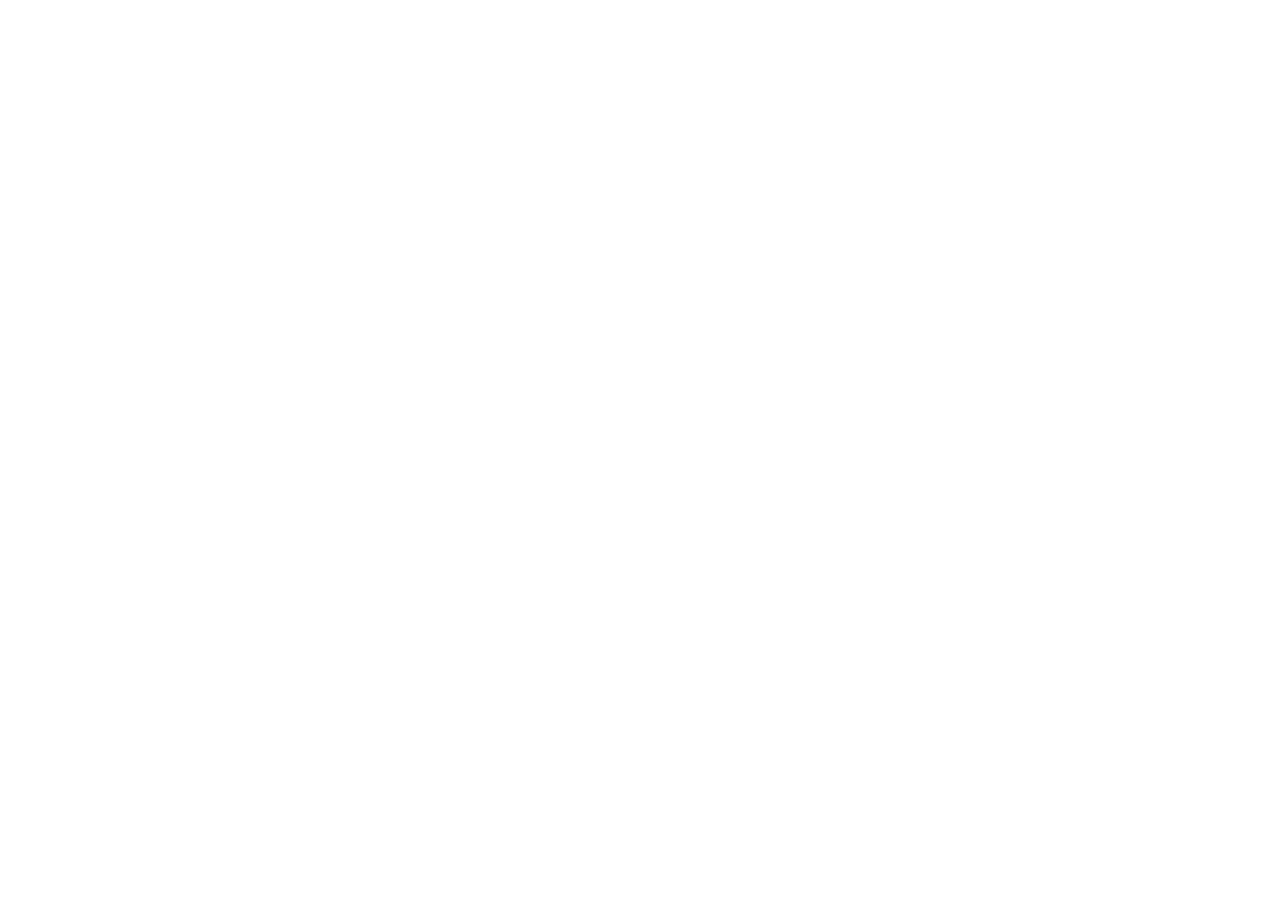
==== index.html @ c54e4ae1 "v1. 프로젝트시작" ====
<!DOCTYPE html>
<html lang="en">

<head>
    <meta charset="UTF-8">
    <meta name="viewport" content="width=device-width, initial-scale=1.0">
    <title>Document</title>
</head>

<body>

</body>

</html>
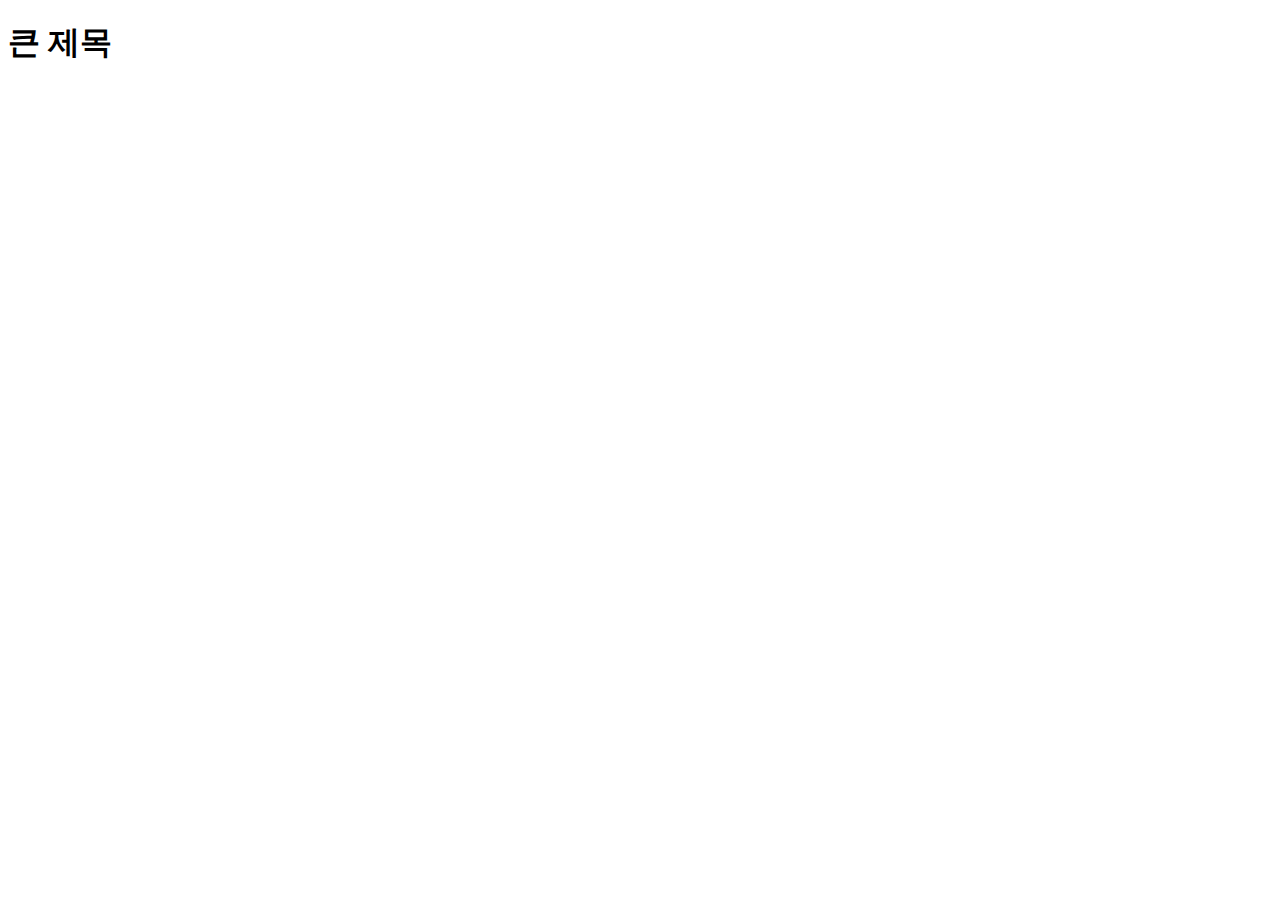
==== commit 698fa2c8: "v2. 큰제목 추가" ====
--- a/index.html
+++ b/index.html
@@ -9,6 +9,8 @@
 
 <body>
 
+    <h1>큰 제목</h1>
+
 </body>
 
 </html>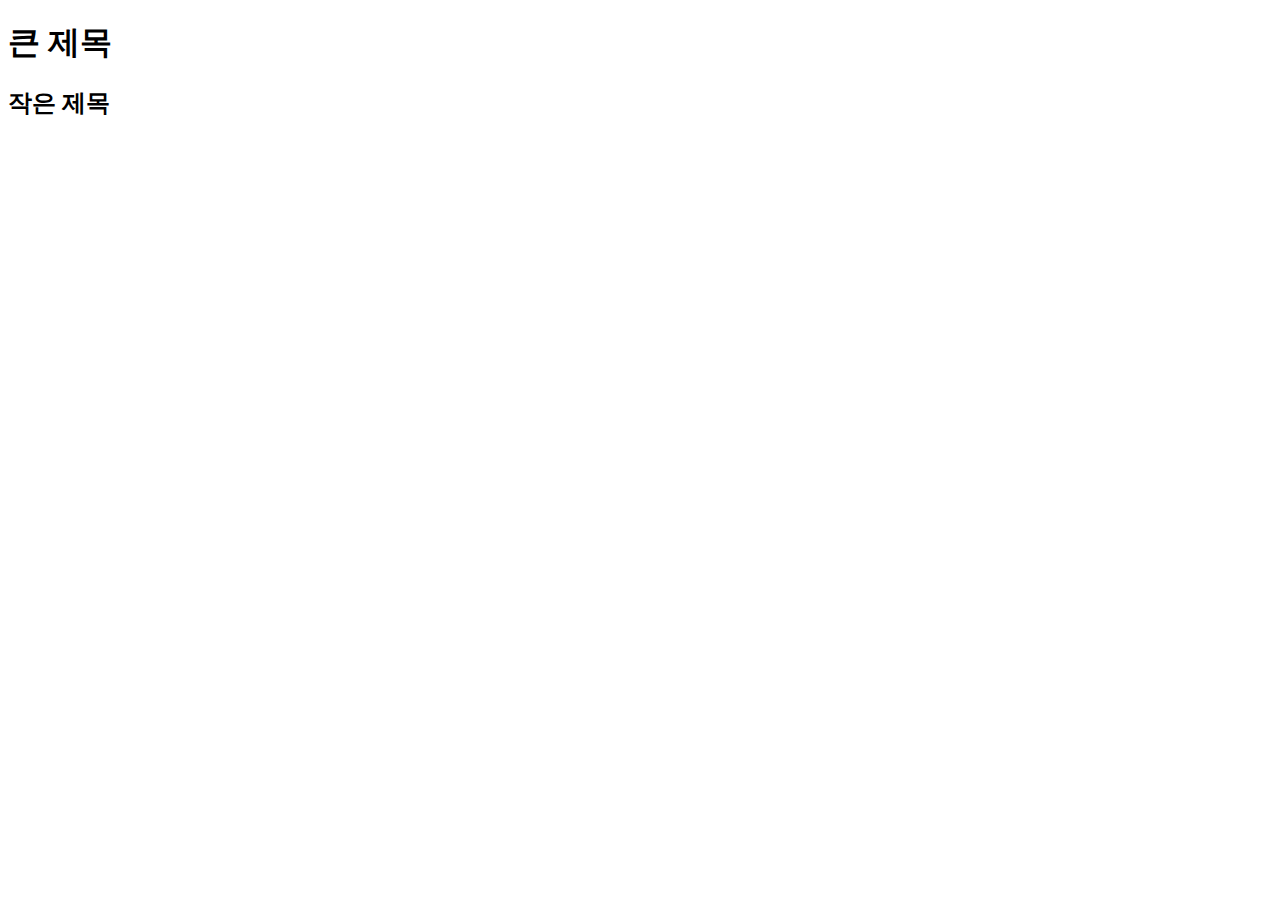
==== commit 37744d43: "v3. 작은제목추가" ====
--- a/index.html
+++ b/index.html
@@ -10,6 +10,7 @@
 <body>
 
     <h1>큰 제목</h1>
+    <h2>작은 제목</h2>
 
 </body>
 
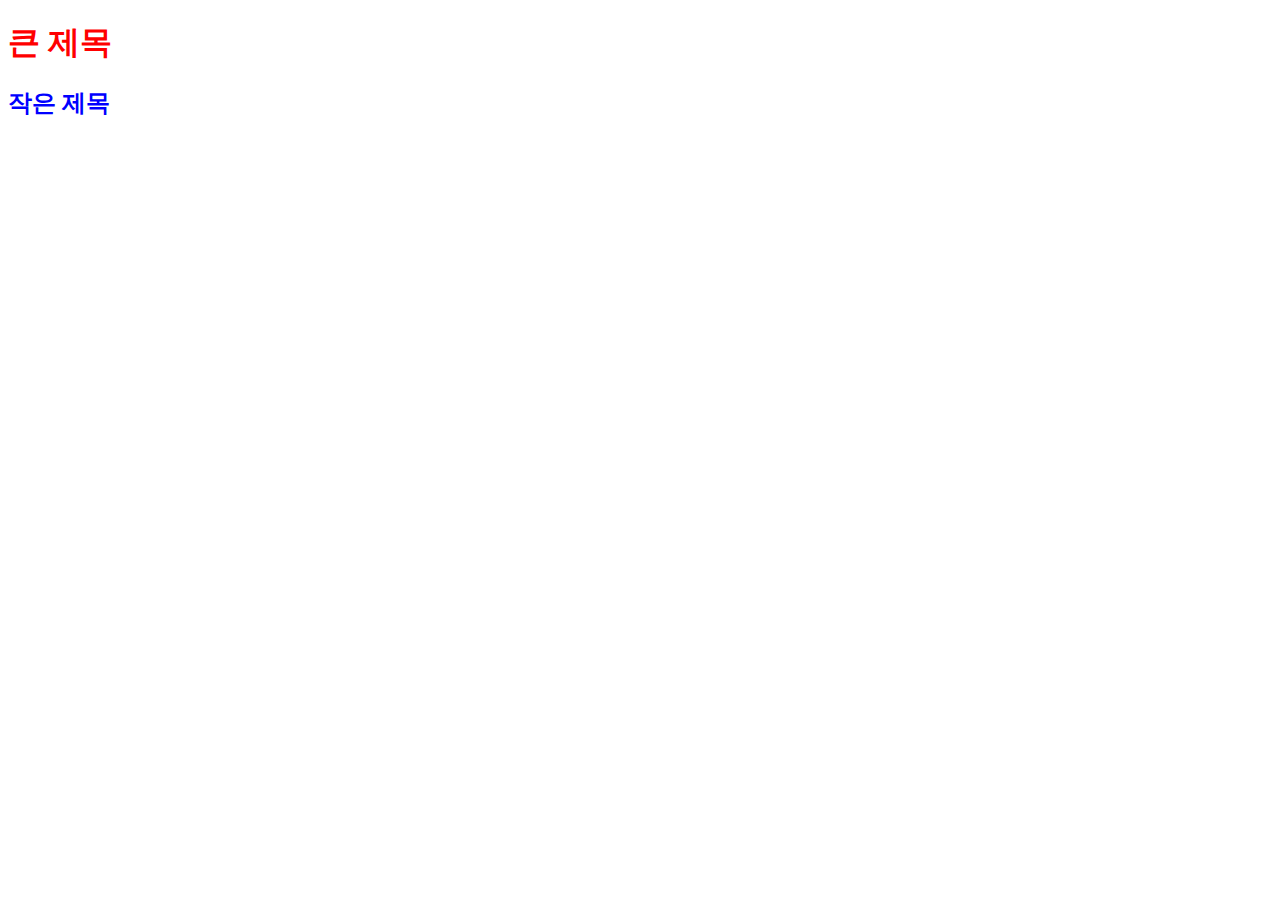
==== commit 7b43275d: "스타일파일추가" ====
--- a/index.html
+++ b/index.html
@@ -5,6 +5,7 @@
     <meta charset="UTF-8">
     <meta name="viewport" content="width=device-width, initial-scale=1.0">
     <title>Document</title>
+    <link rel="stylesheet" href="style.css">
 </head>
 
 <body>
--- a/style.css
+++ b/style.css
@@ -0,0 +1,8 @@
+@charset "utf-8";
+
+h1 {
+  color: red;
+}
+h2 {
+  color: blue;
+}
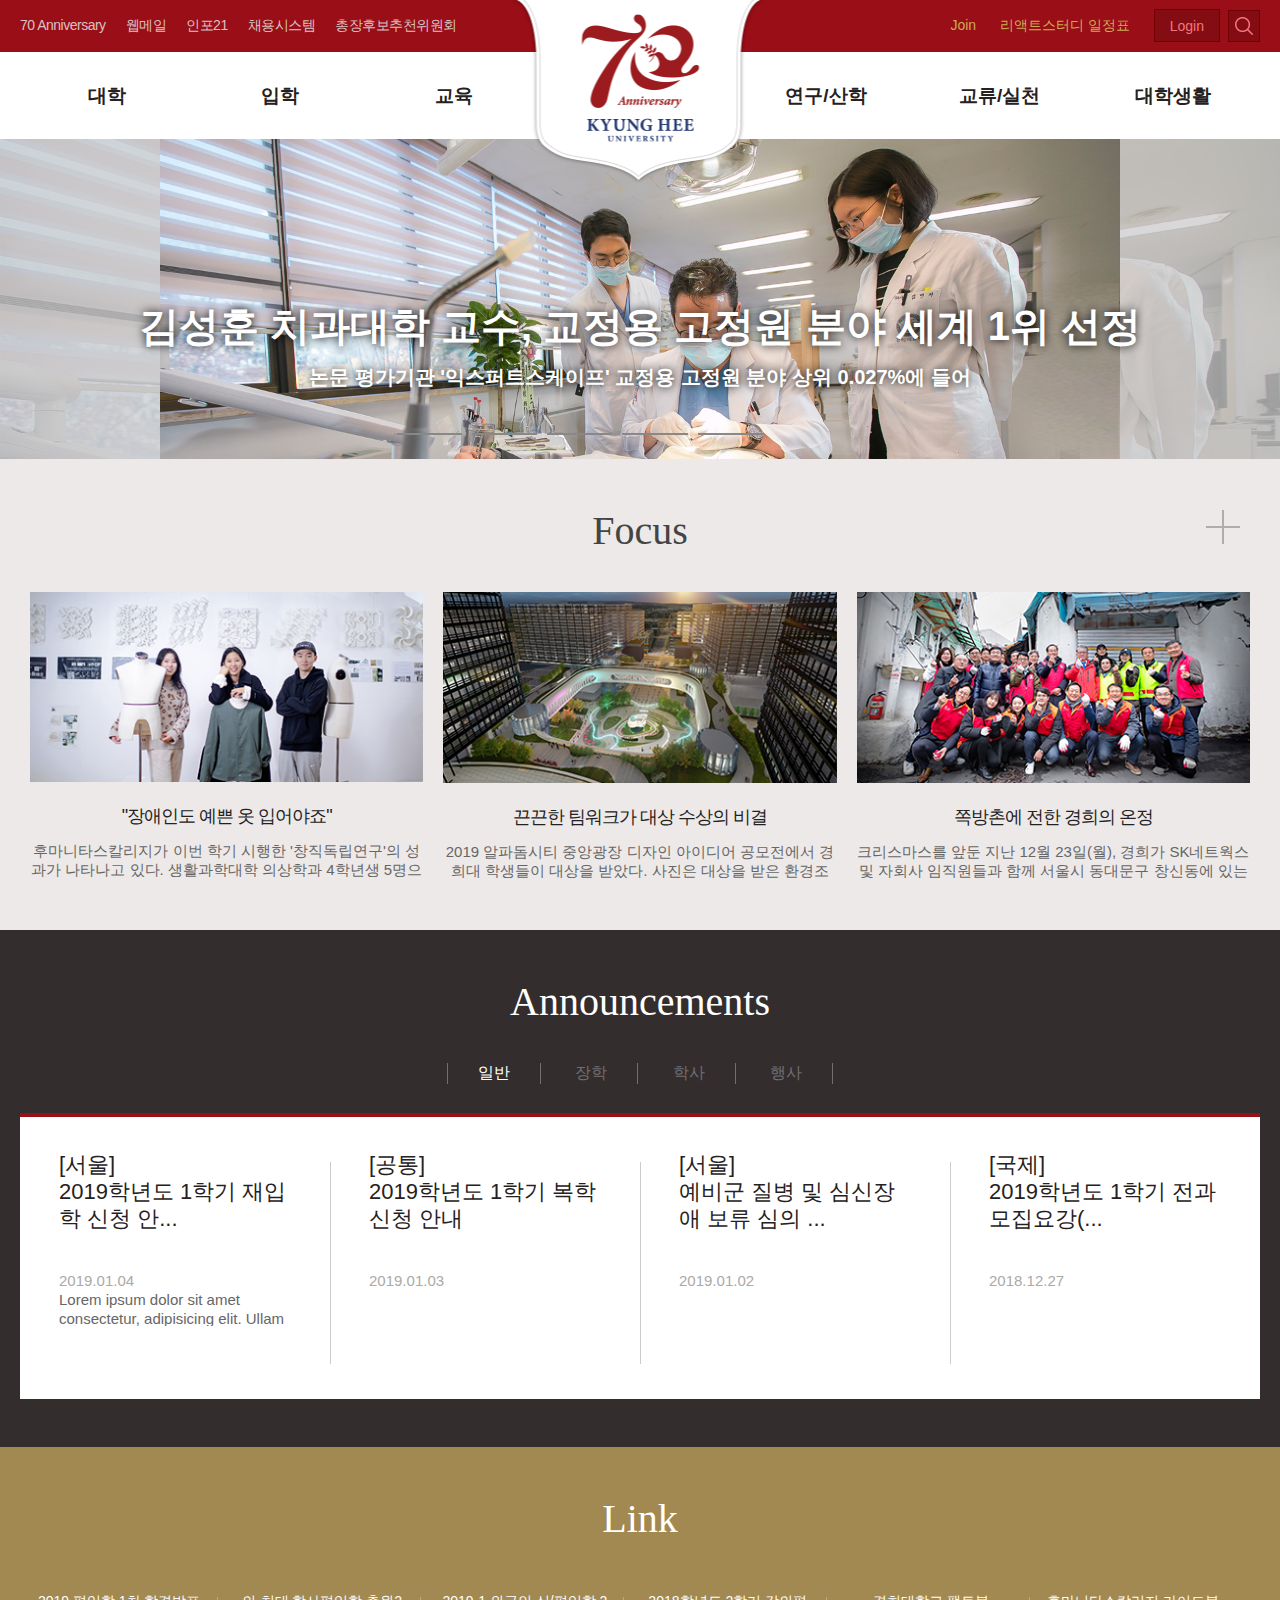
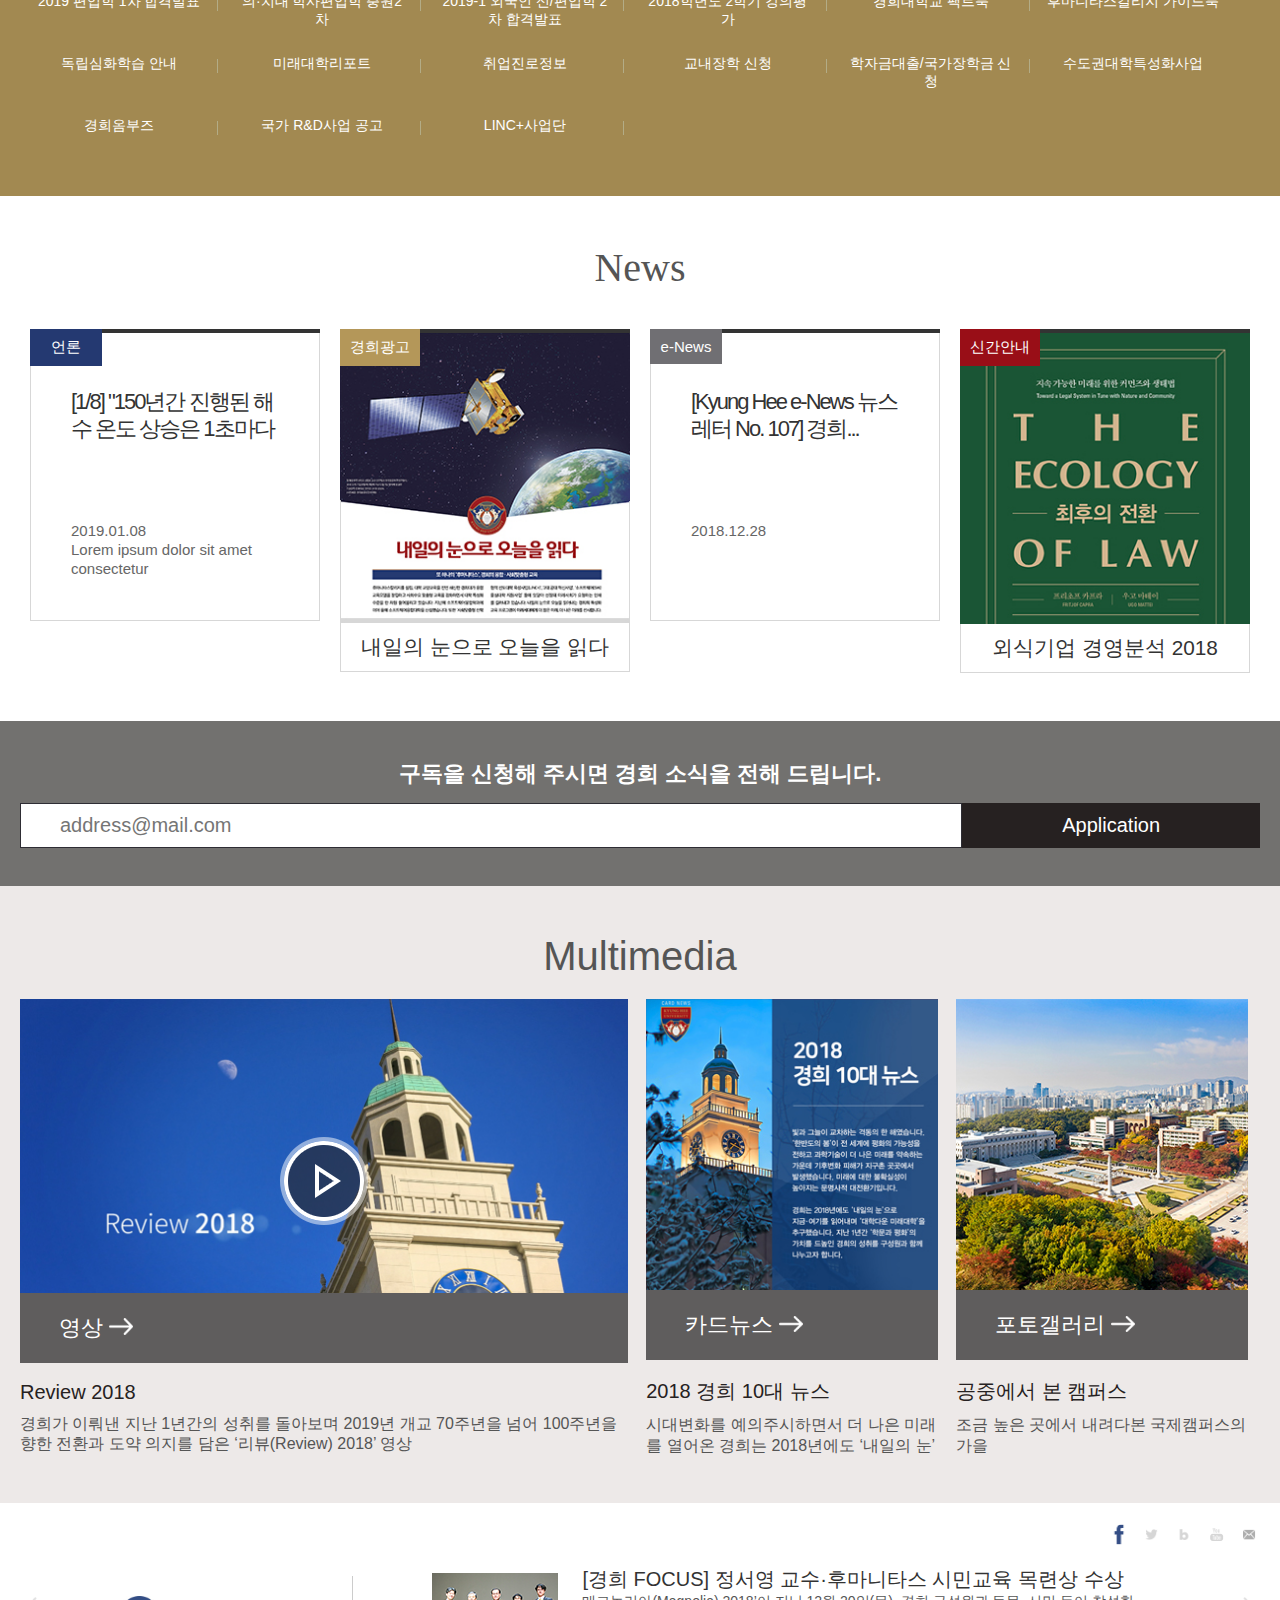
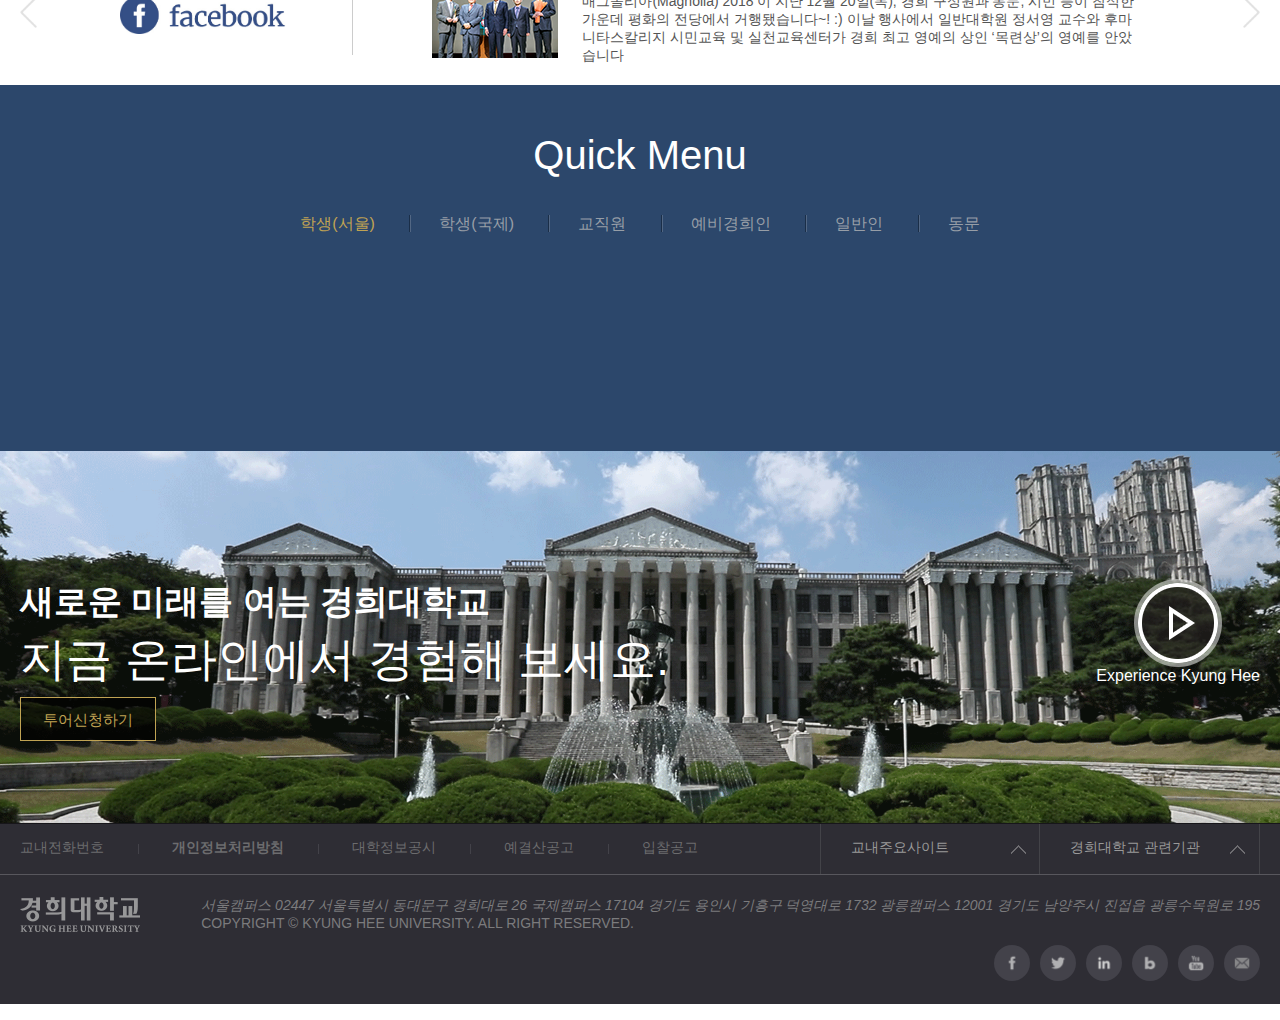
==== commit 9e7c4650: "경희대 프로젝트 이동" ====
--- a/index.html
+++ b/index.html
@@ -1,17 +1,1175 @@
 <!DOCTYPE html>
-<html lang="en">
+<html lang="ko">
 
 <head>
     <meta charset="UTF-8">
     <meta name="viewport" content="width=device-width, initial-scale=1.0">
-    <title>Document</title>
-    <link rel="stylesheet" href="style.css">
+    <meta http-equiv="X-UA-Compatible" content="ie=edge">
+
+    <meta property="og:url" content="http://thebu.cafe24.com/khu0210/">
+    <meta property="og:image" content="images/fab.png">
+    <meta property="og:type" content="website">
+    <meta property="og:site_name" content="김은영사이트">
+    <meta property="og:locale" content="ko">
+    <meta property="og:title" content="김은영" />
+    <meta property="og:description" content="김은영엽니다." />
+
+    <title>경희대학교</title>
+    <link rel="shortcut icon" href="images/favicon.ico">
+    <link rel="apple-touch-icon" href="https://cdn.samsung.com/etc/designs/smg/global/imgs/logo-square-letter.png">
+    <link rel="stylesheet" href="css/reset.css">
+    <link rel="stylesheet" href="https://use.fontawesome.com/releases/v5.7.0/css/all.css">
+    <link rel="stylesheet" href="css/slick.css">
+    <link rel="stylesheet" href="css/animate.css">
+    <link rel="stylesheet" href="css/common.css">
+    <link rel="stylesheet" href="css/main.css">
+
+
+
+    <script src="js/jquery-1.12.4.min.js"></script>
+    <script src="js/jquery-migrate-1.4.1.min.js"></script>
+    <!--[if lt IE 9]>
+         <script src="js/html5shiv.js"></script>
+    <![endif]-->
+    <script src="js/prefixfree.min.js"></script>
+    <script src="js/slick.min.js"></script>
+    <script src="js/jquery.easing.1.3.js"></script>
+    <script src="js/myscript.js"></script>
 </head>
 
 <body>
 
-    <h1>큰 제목</h1>
-    <h2>작은 제목</h2>
+    <div id="commHeader"></div>
+
+    <section class="mainSlideW">
+        <div class="mainSlide">
+            <div class="slide01 sbox">
+                <img src="images/slideImg01.jpg" alt="">
+                <a href="#">
+                    <strong class="slideTit">김성훈 치과대학 교수, 교정용 고정원 분야 세계 1위 선정</strong>
+                    <p class="slideTxt">논문 평가기관 '익스퍼트스케이프' 교정용 고정원 분야 상위 0.027%에 들어</p>
+                </a>
+            </div>
+            <div class="slide02 sbox">
+                <img src="images/slideImg02.jpg" alt="">
+                <a href="#">
+                    <strong class="slideTit">"끌어주고, 밀어주고"··· 선후배 화합해 대상 거머쥐어</strong>
+                    <p class="slideTxt">'REWIND 길음'팀, 보행가로환경 디자인 학생 아이디어 공모전에서 대상 수상</p>
+                </a>
+            </div>
+            <div class="slide03 sbox">
+                <img src="images/slideImg03.jpg" alt="">
+                <a href="#">
+                    <strong class="slideTit">이승룡 교수 연구팀, 'AI 닥터' 말레이시아 수출</strong>
+                    <p class="slideTxt">AI 닥터 서비스 플랫폼 프로토타입 개발··· 말레이시아 내년 말 상용화</p>
+                </a>
+            </div>
+            <div class="slide04 sbox">
+                <img src="images/slideImg04.jpg" alt="">
+                <a href="#">
+                    <strong class="slideTit">"장애인콜택시 대기 시간 단축, 사람과 사람 사이 더 가깝게"</strong>
+                    <p class="slideTxt">경영학과 4명, 행안부 주최 '2019 빅데이터 분석 공모전' 대상 수상 </p>
+                </a>
+            </div>
+            <div class="slide05 sbox">
+                <img src="images/slideImg05.jpg" alt="">
+                <a href="#" target="_blank">
+                    <strong class="slideTit">한 팀 이룬 기계공학과 17학번, '2019 테크톤 플러스'에서 최우수상 수상</strong>
+                    <p class="slideTxt">대부분 처음 나선 대회··· 서로 격려·의지하고 팀워크 다지며 좋은 성과</p>
+                </a>
+            </div>
+        </div>
+        <button type="button" class="papl"><span class="blind">멈춤</span><i class="fas fa-pause"></i></button>
+    </section>
+
+    <section class="mainSec01">
+        <div class="row">
+            <h2 class="mainTit01 fontMer">Focus<a href="#" class="btnMore">더보기</a></h2>
+            <ul class="mainList01 cf">
+                <li>
+                    <a href="#">
+                        <div class="listImgW">
+                            <img src="images/focus01.jpg" alt="">
+                        </div>
+                        <strong>"장애인도 예쁜 옷 입어야죠"</strong>
+                        <p class="txtW">
+                            후마니타스칼리지가 이번 학기 시행한 '창직독립연구'의 성과가 나타나고 있다. 생활과학대학 의상학과 4학년생 5명으로 구성된 '어셈블(ASSEMBLE)'은 '2019
+                            청년취업아카데이 창직어워드'에 나가 고용노동부 장관상을 수상했다. 사진은 이정은, 김시내(16학번), 정재웅(14학번) 학생.(사진 왼쪽부터)</p>
+                    </a>
+                </li>
+                <li>
+                    <a href="#">
+                        <div class="listImgW">
+                            <img src="images/focus02.jpg" alt="">
+                        </div>
+                        <strong>끈끈한 팀워크가 대상 수상의 비결</strong>
+                        <p class="txtW">2019 알파돔시티 중앙광장 디자인 아이디어 공모전에서 경희대 학생들이 대상을 받았다. 사진은 대상을 받은 환경조경디자인학과 김소희(15학번),
+                            김준택, 이주현(이하 16학번) 학생의 작품 'PANGYO SYNAPSE(판교시냅스-살아있는 지형)'. 시냅스를 모티브로 자연과 인간을 연결하는 휴게공간을 제안했다.
+                        </p>
+                    </a>
+                </li>
+                <li>
+                    <a href="#">
+                        <div class="listImgW">
+                            <img src="images/focus03.jpg" alt="">
+                        </div>
+                        <strong>쪽방촌에 전한 경희의 온정</strong>
+                        <p class="txtW">크리스마스를 앞둔 지난 12월 23일(월), 경희가 SK네트웍스 및 자회사 임직원들과 함께 서울시 동대문구 창신동에 있는 쪽방촌을 찾아 생필품을
+                            전달하고, 방문 진료를 진행했다. 사진은 봉사를 마치고 기념촬영을 하는 경희대·의료원 구성원, SK네트웍스 및 자회사 임직원의 모습.</p>
+                    </a>
+                </li>
+            </ul>
+        </div>
+    </section>
+
+
+    <section id="section" class="mainSec02">
+        <div class="row">
+            <h2 class="mainTit01">Announcements</h2>
+            <div class="tabType05">
+                <ul class="tab">
+                    <li class="on">
+                        <a href="#none">일반</a>
+                    </li>
+                    <li>
+                        <a href="#none">장학</a>
+                    </li>
+                    <li>
+                        <a href="#none">학사</a>
+                    </li>
+                    <li>
+                        <a href="#none">행사</a>
+                    </li>
+                </ul>
+                <div class="tabbox">
+                    <div id="first" class="tabCon on">
+                        <ul class="mainList02 cf">
+                            <li>
+                                <div class="hoverW">
+                                    <strong class="titW">[서울]</strong>
+                                    <strong class="titW">2019학년도 1학기 재입학 신청 안...</strong>
+                                    <p class="txtW">
+                                        <span class="date">2019.01.04</span>
+                                        Lorem ipsum dolor sit amet consectetur, adipisicing elit. Ullam esse eius ex
+                                        numquam corrupti quidem dignissimos voluptas placeat repudiandae tempora ad
+                                        laudantium, sit consequuntur perferendis quos praesentium! Voluptatibus,
+                                        doloremque amet.
+                                    </p>
+                                    <a href="#" class="btn09 fontMer">More</a>
+                                </div>
+                            </li>
+                            <li>
+                                <div class="hoverW">
+                                    <strong class="titW">[공통]</strong>
+                                    <strong class="titW">2019학년도 1학기 복학신청 안내</strong>
+                                    <p class="txtW">
+                                        <span class="date">2019.01.03</span>
+                                    </p>
+                                    <a href="/kor/notice/detail.do?category=UNDERGRADUATE&amp;seq=2108813"
+                                        class="btn09 fontMer">More</a>
+                                </div>
+                            </li>
+                            <li>
+                                <div class="hoverW">
+                                    <strong class="titW">[서울]</strong>
+                                    <strong class="titW">예비군 질병 및 심신장애 보류 심의 ...</strong>
+                                    <p class="txtW">
+                                        <span class="date">2019.01.02</span>
+                                    </p>
+                                    <a href="/kor/notice/detail.do?category=UNDERGRADUATE&amp;seq=2108763"
+                                        class="btn09 fontMer">More</a>
+                                </div>
+                            </li>
+                            <li>
+                                <div class="hoverW">
+                                    <strong class="titW">[국제]</strong>
+                                    <strong class="titW">2019학년도 1학기 전과 모집요강(...</strong>
+                                    <p class="txtW">
+                                        <span class="date">2018.12.27</span>
+                                    </p>
+                                    <a href="/kor/notice/detail.do?category=UNDERGRADUATE&amp;seq=2108591"
+                                        class="btn09 fontMer">More</a>
+                                </div>
+                            </li>
+                        </ul>
+                    </div>
+                    <div id="second" class="tabCon">
+                        <ul class="mainList02 cf">
+                            <li>
+                                <div class="hoverW">
+                                    <strong class="titW">[공통]</strong>
+                                    <strong class="titW">[대외][~1.18]2019학년도 푸...</strong>
+                                    <p class="txtW">
+                                        <span class="date">2019.01.03</span>
+                                    </p>
+                                    <a href="/kor/notice/detail.do?category=SCHOLARSHIP&amp;seq=2108825"
+                                        class="btn09 fontMer">More</a>
+                                </div>
+                            </li>
+                            <li>
+                                <div class="hoverW">
+                                    <strong class="titW">[공통]</strong>
+                                    <strong class="titW">[대외][~3.8]2019학년도 한국...</strong>
+                                    <p class="txtW">
+                                        <span class="date">2019.01.03</span>
+                                        ※ 자세한 사항은 재단 홈페이지(http://www.kfas.or.kr/)에서 확인바...
+                                    </p>
+                                    <a href="/kor/notice/detail.do?category=SCHOLARSHIP&amp;seq=2108790"
+                                        class="btn09 fontMer">More</a>
+                                </div>
+                            </li>
+                            <li>
+                                <div class="hoverW">
+                                    <strong class="titW">[공통]</strong>
+                                    <strong class="titW">[대외][~1.16]2019학년도 광...</strong>
+                                    <p class="txtW">
+                                        <span class="date">2019.01.03</span>
+                                        ※ 자세한 사항은 재단 홈페이지(http://www.gjcsf.or.kr/)에서 확인 ...
+                                    </p>
+                                    <a href="/kor/notice/detail.do?category=SCHOLARSHIP&amp;seq=2108788"
+                                        class="btn09 fontMer">More</a>
+                                </div>
+                            </li>
+                            <li>
+                                <div class="hoverW">
+                                    <strong class="titW">[공통]</strong>
+                                    <strong class="titW">[대외][~1.11]2019학년도 쌍...</strong>
+                                    <p class="txtW">
+                                        <span class="date">2019.01.03</span>
+                                        2019학년도 쌍용 곰두리 장학생 추천자 선발 안내1. 대학 추천 인원 : 0명2. 신청자...
+                                    </p>
+                                    <a href="/kor/notice/detail.do?category=SCHOLARSHIP&amp;seq=2108783"
+                                        class="btn09 fontMer">More</a>
+                                </div>
+                            </li>
+                        </ul>
+                    </div>
+                    <div id="third" class="tabCon">
+                        <ul class="mainList02 cf">
+                            <li>
+                                <div class="hoverW">
+                                    <strong class="titW">[국제]</strong>
+                                    <strong class="titW">[창업보육센터]학사조교 모집 안내</strong>
+                                    <p class="txtW">
+                                        <span class="date">2019.01.04</span>
+                                        국제캠퍼스 창업보육센터 행정실에서 근무할 학사조교를 다음과 같이 모집합니다. 1. 모...
+                                    </p>
+                                    <a href="/kor/notice/detail.do?category=GENERAL&amp;seq=2108896"
+                                        class="btn09 fontMer">More</a>
+                                </div>
+                            </li>
+                            <li>
+                                <div class="hoverW">
+                                    <strong class="titW">[공통]</strong>
+                                    <strong class="titW">[공공대학원] 2019학년도 전기 공...</strong>
+                                    <p class="txtW">
+                                        <span class="date">2019.01.04</span>
+                                    </p>
+                                    <a href="/kor/notice/detail.do?category=GENERAL&amp;seq=2108862"
+                                        class="btn09 fontMer">More</a>
+                                </div>
+                            </li>
+                            <li>
+                                <div class="hoverW">
+                                    <strong class="titW">[서울]</strong>
+                                    <strong class="titW">[국제교육원] 2018 겨울 정규 과...</strong>
+                                    <p class="txtW">
+                                        <span class="date">2019.01.04</span>
+                                        2018 겨울 정규 과정 일본 긴키대 학생 한국어 도우미 모집 1. 프로그...
+                                    </p>
+                                    <a href="/kor/notice/detail.do?category=GENERAL&amp;seq=2108853"
+                                        class="btn09 fontMer">More</a>
+                                </div>
+                            </li>
+                        </ul>
+                    </div>
+                    <div id="forth" class="tabCon">
+                        <ul class="mainList02 cf">
+                            <li>
+                                <div class="hoverW">
+                                    <strong class="titW">[공통]</strong>
+                                    <strong class="titW">2018학년도 동아시아 Field S...</strong>
+                                    <p class="txtW">
+                                        <span class="date">2018.12.11</span>
+                                        2018학년도 동아시아 Field Study(한일 역사 및 현장 탐구) 신청 접수 안내20...
+                                    </p>
+                                    <a href="/kor/notice/detail.do?category=EVENT&amp;seq=2108102"
+                                        class="btn09 fontMer">More</a>
+                                </div>
+                            </li>
+                            <li>
+                                <div class="hoverW">
+                                    <strong class="titW">[공통]</strong>
+                                    <strong class="titW">토크콘서트 "BTS를 사유하다" (연...</strong>
+                                    <p class="txtW">
+                                        <span class="date">2018.12.19</span>
+                                        토크콘서트 “BTS를 사유하다” (연사: 임진모) 개최 안내 □...
+                                    </p>
+                                    <a href="/kor/notice/detail.do?category=EVENT&amp;seq=2108355"
+                                        class="btn09 fontMer">More</a>
+                                </div>
+                            </li>
+                            <li>
+                                <div class="hoverW">
+                                    <strong class="titW">[공통]</strong>
+                                    <strong class="titW"> Magnolia 2018(목련회의,...</strong>
+                                    <p class="txtW">
+                                        <span class="date">2018.12.05</span>
+                                        2018 경희의 한해를 돌아보고 새 희망을 공유하는 목련회의클래식과 대중음악이 어우러지는 ...
+                                    </p>
+                                    <a href="/kor/notice/detail.do?category=EVENT&amp;seq=2107999"
+                                        class="btn09 fontMer">More</a>
+                                </div>
+                            </li>
+                            <li>
+                                <div class="hoverW">
+                                    <strong class="titW">[공통]</strong>
+                                    <strong class="titW">2019년도 동계(제50차) 대학생을...</strong>
+                                    <p class="txtW">
+                                        <span class="date">2018.11.30</span>
+                                        2019년도 동계(제50차) 대학생을 위한 외교부 워크숍 안내 1. 외교부 국립외교원...
+                                    </p>
+                                    <a href="/kor/notice/detail.do?category=EVENT&amp;seq=2107792"
+                                        class="btn09 fontMer">More</a>
+                                </div>
+                            </li>
+                        </ul>
+                    </div>
+                </div>
+            </div>
+        </div>
+    </section>
+
+    <section class="mainSec09">
+        <div class="row">
+            <h2 class="mainTit01">Link</h2>
+            <ul class="mainList09 cf">
+                <li class="">
+                    <a href="#" target="_blank">
+                        2019 편입학 1차 합격발표
+                    </a>
+                </li>
+                <li class="">
+                    <a href="#" target="_blank">
+                        의·치대 학사편입학 충원2차
+                    </a>
+                </li>
+                <li class="">
+                    <a href="#" target="_blank">
+                        2019-1 외국인 신/편입학 2차 합격발표
+                    </a>
+                </li>
+                <li class="">
+                    <a href="#" target="_blank">
+                        2018학년도 2학기 강의평가
+                    </a>
+                </li>
+                <li class="">
+                    <a href="#" target="_self">
+                        경희대학교 팩트북
+                    </a>
+                </li>
+                <li class="noAfter">
+                    <a href="#" target="_self">
+                        후마니타스칼리지 가이드북
+                    </a>
+                </li>
+                <li class="">
+                    <a href="#" target="_self">
+                        독립심화학습 안내
+                    </a>
+                </li>
+                <li class="">
+                    <a href="http://www.khu.ac.kr/upload/etc/Future_Report_2015.pdf" target="_self">
+                        미래대학리포트
+                    </a>
+                </li>
+                <li class="">
+                    <a href="#" target="_self">
+                        취업진로정보
+                    </a>
+                </li>
+                <li class="">
+                    <a href="#" target="_self">
+                        교내장학 신청
+                    </a>
+                </li>
+                <li class="">
+                    <a href="#" target="_self">
+                        학자금대출/국가장학금 신청
+                    </a>
+                </li>
+                <li class="noAfter">
+                    <a href="#" target="_self">
+                        수도권대학특성화사업
+                    </a>
+                </li>
+                <li class="">
+                    <a href="#" target="_self">
+                        경희옴부즈
+                    </a>
+                </li>
+                <li class="">
+                    <a href="#" target="_self">
+                        국가 R&amp;D사업 공고
+                    </a>
+                </li>
+                <li class="noAfter">
+                    <a href="#" target="_blank">
+                        LINC+사업단
+                    </a>
+                </li>
+            </ul>
+        </div>
+    </section>
+
+    <section class="mainSec03">
+        <div class="row">
+            <h2 class="mainTit01 fontMer">News</h2>
+            <ul class="mainList03 cf">
+                <li>
+                    <div class="label">언론</div>
+                    <div class="boxSt01">
+                        <a href="#">
+                            <strong class="titW">[1/8] "150년간 진행된 해수 온도 상승은 1초마다 원자폭 원자폭 원자폭 원자폭 원자폭 원자폭 원자폭 원자폭 원자폭
+                                원작폭</strong>
+                            <p class="txtW">
+                                <span class="date">2019.01.08</span>
+                                Lorem ipsum dolor sit amet consectetur
+                            </p>
+                        </a>
+                    </div>
+                </li>
+                <li>
+                    <div class="label">경희광고</div>
+                    <div class="imgBoxSt01">
+                        <img src="images/board_mainImage_1545960666786.jpg" alt="">
+                        <div class="imgDim">
+                            <div class="icoWrap">
+                                <a href="#" target="_blank">
+                                    <img src="images/icoMainDetail.png" alt="자세히보기"></a>
+                                <a href="#" target="_blank">
+                                    <img src="images/icoMainDown.png" alt="다운로드"></a>
+                            </div>
+                        </div>
+                    </div>
+                    <div class="boxSt02">
+                        <strong class="titW01">내일의 눈으로 오늘을 읽다</strong>
+                    </div>
+                </li>
+                <li class="color03">
+                    <div class="label">e-News</div>
+                    <div class="boxSt01">
+                        <a href="#">
+                            <strong class="titW"> [Kyung Hee e-News 뉴스레터 No. 107] 경희...</strong>
+                            <p class="txtW">
+                                <span class="date">2018.12.28</span>
+                            </p>
+                        </a>
+                    </div>
+                </li>
+                <li class="color04">
+                    <div class="label">신간안내</div>
+                    <div class="imgBoxSt01">
+                        <img src="images/board_mainImage_1565228257848.jpg" alt="">
+                        <div class="imgDim">
+                            <div class="icoWrap">
+                                <a href="#">
+                                    <img src="images/icoMainDetail.png" alt="자세히보기"></a>
+                                <!--20181217 alt 값 추가-->
+                            </div>
+                        </div>
+                    </div>
+                    <div class="boxSt02">
+                        <strong class="titW02">외식기업 경영분석 2018 </strong>
+                    </div>
+                </li>
+            </ul>
+        </div>
+    </section>
+
+    <div class="mainSec04">
+        <div class="row">
+            <form action="#" method="post">
+                <label for="email">구독을 신청해 주시면 경희 소식을 전해 드립니다.</label>
+                <div class="inputBox cf">
+                    <input type="email" id="email" name="email" placeholder="address@mail.com">
+                    <button type="submit">Application</button>
+                </div>
+            </form>
+        </div>
+    </div>
+
+    <div class="mainSec05">
+        <div class="container row">
+            <h2 class="mainTit01 fontMer">Multimedia</h2>
+            <ul class="mainList05 cf">
+                <li class="bigW">
+                    <div class="bgWrap">
+                        <a href="#none">
+                            <img src="images/catalog_mainImage_1545367237419.jpg" alt="">
+                            <div class="decoPlay" data-src="https://www.youtube.com/embed/bk2hWxq2wLY">
+                                <img src="images/icoMainPlay.png" alt="">
+                            </div>
+                            <div class="modalW">
+                                <div id="player"><iframe src="" frameborder="0"
+                                        allow="accelerometer; autoplay; muted; encrypted-media; gyroscope; picture-in-picture"
+                                        allowfullscreen></iframe></div>
+                                <button>닫기</button>
+                            </div>
+                            <div class="caption">
+                                <span>영상</span>
+                                <img src="images/icoMainRightArr.png" alt="">
+                            </div>
+                        </a>
+                    </div>
+                    <strong class="guideTit01">Review 2018</strong>
+                    <p class="guide02">
+                        경희가 이뤄낸 지난 1년간의 성취를 돌아보며 2019년 개교 70주년을 넘어 100주년을 향한 전환과 도약 의지를 담은 ‘리뷰(Review) 2018’ 영상
+                    </p>
+                </li>
+                <li class="smallW small01">
+                    <div class="bgWrap">
+                        <a href="/kor/cardNews/list.do">
+                            <img src="images/catalog_mainImage_1545888134576.jpg" alt="">
+                            <div class="caption">
+                                <span>카드뉴스</span> <img src="images/icoMainRightArr.png" alt="">
+                            </div>
+                        </a>
+                    </div>
+                    <strong class="guideTit01"> 2018 경희 10대 뉴스</strong>
+                    <p class="guide02">
+
+                        시대변화를 예의주시하면서 더 나은 미래를 열어온 경희는 2018년에도 ‘내일의 눈’으로 지...
+                    </p>
+                </li>
+                <li class="smallW small02">
+                    <div class="bgWrap">
+                        <a href="/kor/photo/list.do">
+                            <img src="images/catalog_mainImage_1543291399805.jpg" alt="">
+                            <div class="caption">
+                                <span>포토갤러리</span> <img src="images/icoMainRightArr.png" alt="">
+                            </div>
+                        </a>
+                    </div>
+                    <strong class="guideTit01">공중에서 본 캠퍼스</strong>
+                    <p class="guide02">
+
+                        조금 높은 곳에서 내려다본 국제캠퍼스의 가을
+
+                    </p>
+                </li>
+            </ul>
+        </div>
+    </div>
+
+    <div class="mainSec06">
+        <div class="container cf row">
+            <ul class="snsIco cf">
+                <li class="sns01 on">
+                    <a href="#none">페이스북</a>
+                    <!--20181217 text 추가-->
+                </li>
+                <li class="sns02">
+                    <a href="#none">트위터</a>
+                    <!--20181217 text 추가-->
+                </li>
+                <li class="sns03">
+                    <a href="#none">블로그</a>
+                    <!--20181217 text 추가-->
+                </li>
+                <li class="sns04">
+                    <a href="#none">유튜브</a>
+                    <!--20181217 text 추가-->
+                </li>
+                <li class="sns05">
+                    <a href="#none">링크드인</a>
+                    <!--20181217 text 추가-->
+                </li>
+            </ul>
+            <ul class="snsSlide cf">
+                <li class="snsW01">
+                    <a href="https://www.facebook.com/kyungheeuniv/posts/2282943155060562" target="_self" class="cf">
+                        <img src="images/snsLogo01.jpg" class="logo" alt="">
+                        <div class="snsTxtW">
+                            <img src="images/catalog_file_1546993217542.png" alt="">
+                            <div class="txtW">
+                                <strong>[경희 FOCUS] 정서영 교수·후마니타스 시민교육 목련상 수상</strong>
+                                <p>매그놀리아(Magnolia) 2018’이 지난 12월 20일(목), 경희 구성원과 동문, 시민 등이 참석한 가운데 평화의 전당에서 거행됐습니다~! :)
+                                    이날 행사에서 일반대학원 정서영 교수와 후마니타스칼리지 시민교육 및 실천교육센터가 경희 최고 영예의 상인 ‘목련상’의 영예를 안았습니다 </p>
+                            </div>
+                        </div>
+                    </a>
+                </li>
+                <li class="snsW02">
+                    <a href="https://twitter.com/khuniv" target="_blank">
+                        <img src="images/snsLogo02.jpg" class="logo" alt="">
+                        <div class="snsTxtW">
+                            <img src="images/catalog_file_1529375206099.jpg" alt="">
+                            <div class="txtW">
+                                <strong>나의 공강 시간이 밥 한 끼로? '십시일밥' 봉사활동</strong>
+                                <p>혹시 '십시일반'이라는 사자성어 다들 알고 계신가요~? '열사람이 밥 한 술씩 보태면 한 사람 먹을 분량이 된다.'는 뜻으로 여러사람이 힘을 합하면 한
+                                    사람을 돕기 쉽다는 말이죠. 경희대학교 내에 이 뜻과 비슷한 의미의 봉사를 하는 단체가 있다고 합니다. 바로 '십시일밥'인데요. 공강 한 시간을 따？한
+                                    한 끼로 기부할 수 있는 활동이라고 합니다. 이 좋은...</p>
+                            </div>
+                        </div>
+                    </a>
+                </li>
+                <li class="snsW03">
+                    <a href="https://blog.naver.com/PostView.nhn?blogId=khublog&amp;logNo=221376250242&amp;categoryNo=11&amp;parentCategoryNo=11&amp;from=thumbnailList"
+                        target="_self">
+                        <img src="images/snsLogo03.jpg" class="logo" alt="">
+                        <div class="snsTxtW">
+                            <img src="images/catalog_file_1544431975641.jpg" alt="">
+                            <div class="txtW">
+                                <strong>4.3/4.3! A+킬러 학생의 공부 방법 집중 탐구!</strong>
+                                <p>4.3/4.3! A+킬러 학생의 공부 방법 집중 탐구!</p>
+                            </div>
+
+                        </div>
+                    </a>
+
+
+                </li>
+                <li class="snsW04">
+                    <a href="https://youtu.be/6wQnWcNMPTI" target="_self">
+                        <img src="images/snsLogo04.jpg" class="logo" alt="">
+                        <div class="snsTxtW">
+                            <img src="images/catalog_file_1544063136787.png" alt="">
+                            <div class="txtW">
+                                <strong>Art-人-후마니타스 예술축전</strong>
+                                <p>지난 11월 26일(월)~30일(금)까지 청운관 네오누리와 네오르네상스관 네오누리에서 후마니타스칼리지 예술축전이 개최됐습니다 :)
+                                </p>
+                            </div>
+                        </div>
+                    </a>
+                </li>
+                <li class="snsW05">
+                    <a href="https://www.linkedin.com/feed/update/urn:li:activity:6488558291675860992" target="_self">
+                        <img src="images/snsLogo05.jpg" class="logo" alt="">
+                        <div class="snsTxtW">
+                            <img src="images/catalog_file_1546993286227.png" alt="">
+                            <div class="txtW">
+                                <strong>[경희 FOCUS] 출판문화원 ‘미래 교육’ 서적, 태국에 판권 수출</strong>
+                                <p>경희대 출판문화원이 2017년 펴낸 (류태호 지음)가 태국에서 출간됩니다.
+                                    교육 변화에 대비해 교육자와 학습자가 무엇을 준비해야 하는지 일러주는 책인 만큼
+                                    태국뿐만이 아니라, 베트남, 인도네시아 등 여러 나라에서도 러브콜을 받고 있다고 합니다 :)</p>
+                            </div>
+                        </div>
+                    </a>
+                </li>
+            </ul>
+            <a class="prev" href="#none">이전</a>
+            <a class="next" href="#none">다음</a>
+        </div>
+    </div>
+
+    <div class="mainSec07">
+        <div class="container row">
+            <h2 class="mainTit01 fontMer">Quick Menu</h2>
+            <div class="tabType06">
+                <ul class="tab cf">
+                    <li class="on">
+                        <a href="#none">학생(서울)</a>
+                    </li>
+                    <li>
+                        <a href="#none">학생(국제)</a>
+                    </li>
+                    <li>
+                        <a href="#none">교직원</a>
+                    </li>
+                    <li>
+                        <a href="#none">예비경희인</a>
+                    </li>
+                    <li>
+                        <a href="#none">일반인</a>
+                    </li>
+                    <li>
+                        <a href="#none">동문</a>
+                    </li>
+                </ul>
+                <div class="tabContent">
+                    <div id="tab1" class="tabCon on">
+                        <ul class="mainList07 cf">
+                            <li>
+                                <a href="/kor/sub/content.do?MENU_SEQ=536" target="_blank">
+                                    <div class="icoW"><img src="images/link_normalImage_1531365031560.png" alt=""></div>
+                                    <span>학생회</span>
+                                </a>
+                            </li>
+
+
+
+                            <li>
+                                <a href="https://klas.khu.ac.kr/index.jsp&#9;" target="_blank">
+                                    <div class="icoW"><img src="images/link_normalImage_1536820999734.png" alt=""></div>
+                                    <span>KLAS</span>
+                                </a>
+                            </li>
+
+
+
+                            <li>
+                                <a href="http://kyunghee.certpia.com/" target="_blank">
+                                    <div class="icoW"><img src="images/link_normalImage_1531368893838.png" alt=""></div>
+                                    <span>인터넷 증명발급센터</span>
+                                </a>
+                            </li>
+
+
+
+                            <li>
+                                <a href="https://janghak.khu.ac.kr/?pmi-sso-return2=none" target="_blank">
+                                    <div class="icoW"><img src="images/link_normalImage_1531368988001.png" alt=""></div>
+                                    <span>장학/융자</span>
+                                </a>
+                            </li>
+
+
+
+                            <li>
+                                <a href="http://healthsc.khu.ac.kr/html_2014/" target="_blank">
+                                    <div class="icoW"><img src="images/link_normalImage_1531369031825.png" alt=""></div>
+                                    <span>건강센터(서울)</span>
+                                </a>
+                            </li>
+
+
+
+                            <li>
+                                <a href="https://library.khu.ac.kr/seoul" target="_blank">
+                                    <div class="icoW"><img src="images/link_normalImage_1531369085502.png" alt=""></div>
+                                    <span>중앙도서관(서울)</span>
+                                </a>
+                            </li>
+
+
+
+                            <li>
+                                <a href="https://job1.khu.ac.kr:447/" target="_blank">
+                                    <div class="icoW"><img src="images/link_normalImage_1531369120543.png" alt=""></div>
+                                    <span>미래인재센터(서울)</span>
+                                </a>
+                            </li>
+
+
+
+                            <li>
+                                <a href="http://counsell.khu.ac.kr/" target="_blank">
+                                    <div class="icoW"><img src="images/link_normalImage_1531369148025.png" alt=""></div>
+                                    <span>학생생활상담(서울)</span>
+                                </a>
+                            </li>
+
+
+                        </ul>
+                    </div>
+                    <div id="tab2" class="tabCon">
+                        <ul class="mainList07 cf">
+
+
+                            <li>
+                                <a href="/kor/sub/content.do?MENU_SEQ=536" target="_blank">
+                                    <div class="icoW"><img src="images/link_normalImage_1531872062509.png" alt=""></div>
+                                    <span>학생회</span>
+                                </a>
+                            </li>
+
+
+
+                            <li>
+                                <a href="https://klas.khu.ac.kr/index.jsp" target="_blank">
+                                    <div class="icoW"><img src="images/link_normalImage_1536821068214.png" alt=""></div>
+                                    <span>KLAS</span>
+                                </a>
+                            </li>
+
+
+
+                            <li>
+                                <a href="http://kyunghee.certpia.com/" target="_blank">
+                                    <div class="icoW"><img src="images/link_normalImage_1531872114125.png" alt=""></div>
+                                    <span>인터넷 증명발급센터</span>
+                                </a>
+                            </li>
+
+
+
+                            <li>
+                                <a href="https://janghak.khu.ac.kr/?pmi-sso-return2=none" target="_blank">
+                                    <div class="icoW"><img src="images/link_normalImage_1531872146586.png" alt=""></div>
+                                    <span>장학/융자</span>
+                                </a>
+                            </li>
+
+
+
+                            <li>
+                                <a href="http://health.khu.ac.kr/" target="_blank">
+                                    <div class="icoW"><img src="images/link_normalImage_1531872173593.png" alt=""></div>
+                                    <span>건강센터(국제)</span>
+                                </a>
+                            </li>
+
+
+
+                            <li>
+                                <a href="https://library.khu.ac.kr/global" target="_blank">
+                                    <div class="icoW"><img src="images/link_normalImage_1531872209533.png" alt=""></div>
+                                    <span>중앙도서관(국제)</span>
+                                </a>
+                            </li>
+
+
+
+                            <li>
+                                <a href="http://career.khu.ac.kr/" target="_blank">
+                                    <div class="icoW"><img src="images/link_normalImage_1531872245144.png" alt=""></div>
+                                    <span>미래인재센터(국제)</span>
+                                </a>
+                            </li>
+
+
+
+                            <li>
+                                <a href="https://counsel.khu.ac.kr/" target="_blank">
+                                    <div class="icoW"><img src="images/link_normalImage_1531872274832.png" alt=""></div>
+                                    <span>학생생활상담(국제)</span>
+                                </a>
+                            </li>
+
+
+                        </ul>
+                    </div>
+                    <div id="tab3" class="tabCon">
+                        <ul class="mainList07 cf">
+
+
+                            <li>
+                                <a href="http://clean.khu.ac.kr/" target="_blank">
+                                    <div class="icoW"><img src="images/link_normalImage_1531369229822.png" alt=""></div>
+                                    <span>부정청탁신고센터</span>
+                                </a>
+                            </li>
+
+
+
+                            <li>
+                                <a href="/kor/sub/tab.do?MENU_SEQ=205" target="_blank">
+                                    <div class="icoW"><img src="images/link_normalImage_1531369248917.png" alt=""></div>
+                                    <span>교내전화번호</span>
+                                </a>
+                            </li>
+
+
+
+                            <li>
+                                <a href="https://khctl.khu.ac.kr/html_2015_re/" target="_blank">
+                                    <div class="icoW"><img src="images/link_normalImage_1531369270415.png" alt=""></div>
+                                    <span>교수학습지원센터</span>
+                                </a>
+                            </li>
+
+
+
+                            <li>
+                                <a href="http://khu.certpia.com" target="_blank">
+                                    <div class="icoW"><img src="images/link_normalImage_1531369310465.png" alt=""></div>
+                                    <span>교직원 증명발급센터</span>
+                                </a>
+                            </li>
+
+
+
+                            <li>
+                                <a href="https://rule.khu.ac.kr/lmxsrv/main/main.do" target="_blank">
+                                    <div class="icoW"><img src="images/link_normalImage_1531369355982.png" alt=""></div>
+                                    <span>규정관리시스템</span>
+                                </a>
+                            </li>
+
+
+
+                            <li>
+                                <a href="http://union.khu.ac.kr/" target="_blank">
+                                    <div class="icoW"><img src="images/link_normalImage_1531370965900.png" alt=""></div>
+                                    <span>노동조합</span>
+                                </a>
+                            </li>
+
+
+
+                            <li>
+                                <a href="https://info21.khu.ac.kr/placeRsv/fcspReservation2.html" target="_blank">
+                                    <div class="icoW"><img src="images/link_normalImage_1531370990530.png" alt=""></div>
+                                    <span>장소예약시스템</span>
+                                </a>
+                            </li>
+
+
+
+                            <li>
+                                <a href="https://bang.khu.ac.kr/hjis2/" target="_blank">
+                                    <div class="icoW"><img src="images/link_normalImage_1531371013813.png" alt=""></div>
+                                    <span>채용시스템</span>
+                                </a>
+                            </li>
+
+
+                        </ul>
+                    </div>
+                    <div id="tab4" class="tabCon">
+                        <ul class="mainList07 cf">
+
+
+                            <li>
+                                <a href="http://give.khu.ac.kr/" target="_blank">
+                                    <div class="icoW"><img src="images/link_normalImage_1531371189342.png" alt=""></div>
+                                    <span>GIVE경희</span>
+                                </a>
+                            </li>
+
+
+
+                            <li>
+                                <a href="/kor/news/list.do?category=NEWSLETTER&amp;page=1" target="_blank">
+                                    <div class="icoW"><img src="images/link_normalImage_1531371209428.png" alt=""></div>
+                                    <span>경희뉴스</span>
+                                </a>
+                            </li>
+
+
+
+                            <li>
+                                <a href="/kor/sub/tab.do?MENU_SEQ=205" target="_blank">
+                                    <div class="icoW"><img src="images/link_normalImage_1531371231281.png" alt=""></div>
+                                    <span>교내전화번호</span>
+                                </a>
+                            </li>
+
+
+
+                            <li>
+                                <a href="http://media.khu.ac.kr/khunews/" target="_blank">
+                                    <div class="icoW"><img src="images/link_normalImage_1531371253334.png" alt=""></div>
+                                    <span>대학주보</span>
+                                </a>
+                            </li>
+
+
+
+                            <li>
+                                <a href="http://iphak.khu.ac.kr/intro.do" target="_blank">
+                                    <div class="icoW"><img src="images/link_normalImage_1531371277917.png" alt=""></div>
+                                    <span>입학처</span>
+                                </a>
+                            </li>
+
+
+
+                            <li>
+                                <a href="http://museum.khu.ac.kr/" target="_blank">
+                                    <div class="icoW"><img src="images/link_normalImage_1531371300338.png" alt=""></div>
+                                    <span>중앙박물관</span>
+                                </a>
+                            </li>
+
+
+
+                            <li>
+                                <a href="http://khupress.com/" target="_blank">
+                                    <div class="icoW"><img src="images/link_normalImage_1531371320459.png" alt=""></div>
+                                    <span>출판문화원</span>
+                                </a>
+                            </li>
+
+
+
+                            <li>
+                                <a href="/kor/sub/tab.do?MENU_SEQ=202" target="_blank">
+                                    <div class="icoW"><img src="images/link_normalImage_1531371348101.png" alt=""></div>
+                                    <span>캠퍼스안내</span>
+                                </a>
+                            </li>
+
+
+                        </ul>
+                    </div>
+                    <div id="tab5" class="tabCon">
+                        <ul class="mainList07 cf">
+
+
+                            <li>
+                                <a href="http://give.khu.ac.kr/" target="_blank">
+                                    <div class="icoW"><img src="images/link_normalImage_1531371395995.png" alt=""></div>
+                                    <span>GIVE경희</span>
+                                </a>
+                            </li>
+
+
+
+                            <li>
+                                <a href="http://museum.khu.ac.kr/" target="_blank">
+                                    <div class="icoW"><img src="images/link_normalImage_1531371416234.png" alt=""></div>
+                                    <span>중앙박물관</span>
+                                </a>
+                            </li>
+
+
+
+                            <li>
+                                <a href="https://nhm.khu.ac.kr/" target="_blank">
+                                    <div class="icoW"><img src="images/link_normalImage_1531371441890.png" alt=""></div>
+                                    <span>자연사박물관</span>
+                                </a>
+                            </li>
+
+
+
+                            <li>
+                                <a href="https://ice.khu.ac.kr/ht_ml/main/" target="_blank">
+                                    <div class="icoW"><img src="images/link_normalImage_1531371497131.png" alt=""></div>
+                                    <span>평생교육원/언어교육원</span>
+                                </a>
+                            </li>
+
+
+
+                            <li>
+                                <a href="http://cce.khu.ac.kr/html/" target="_blank">
+                                    <div class="icoW"><img src="images/link_normalImage_1531371526836.png" alt=""></div>
+                                    <span>글로벌미래교육원</span>
+                                </a>
+                            </li>
+
+
+
+                            <li>
+                                <a href="http://www.iie.ac.kr/" target="_blank">
+                                    <div class="icoW"><img src="images/link_normalImage_1531371550067.png" alt=""></div>
+                                    <span>국제교육원</span>
+                                </a>
+                            </li>
+
+
+
+                            <li>
+                                <a href="/kor/sub/tab.do?MENU_SEQ=205" target="_blank">
+                                    <div class="icoW"><img src="images/link_normalImage_1531371574258.png" alt=""></div>
+                                    <span>교내전화번호</span>
+                                </a>
+                            </li>
+
+
+
+                            <li>
+                                <a href="/kor/sub/tab.do?MENU_SEQ=202" target="_blank">
+                                    <div class="icoW"><img src="images/link_normalImage_1531371600431.png" alt=""></div>
+                                    <span>캠퍼스안내</span>
+                                </a>
+                            </li>
+
+
+                        </ul>
+                    </div>
+                    <div id="tab6" class="tabCon">
+                        <ul class="mainList07 cf">
+
+
+                            <li>
+                                <a href="http://give.khu.ac.kr/" target="_blank">
+                                    <div class="icoW"><img src="images/link_normalImage_1531371637682.png" alt=""></div>
+                                    <span>GIVE경희</span>
+                                </a>
+                            </li>
+
+
+
+                            <li>
+                                <a href="http://oiak.khu.ac.kr/" target="_blank">
+                                    <div class="icoW"><img src="images/link_normalImage_1531371666149.png" alt=""></div>
+                                    <span>국제교류처</span>
+                                </a>
+                            </li>
+
+
+
+                            <li>
+                                <a href="http://www.khua.or.kr/" target="_blank">
+                                    <div class="icoW"><img src="images/link_normalImage_1531371688920.png" alt=""></div>
+                                    <span>총동문회</span>
+                                </a>
+                            </li>
+
+
+
+                            <li>
+                                <a href="http://kyunghee.certpia.com/" target="_blank">
+                                    <div class="icoW"><img src="images/link_normalImage_1531371713863.png" alt=""></div>
+                                    <span>인터넷 증명발급센터</span>
+                                </a>
+                            </li>
+
+
+
+                            <li>
+                                <a href="https://ice.khu.ac.kr/ht_ml/main/" target="_blank">
+                                    <div class="icoW"><img src="images/link_normalImage_1531371737293.png" alt=""></div>
+                                    <span>평생교육원/언어교육원</span>
+                                </a>
+                            </li>
+
+
+
+                            <li>
+                                <a href="http://cce.khu.ac.kr/html/" target="_blank">
+                                    <div class="icoW"><img src="images/link_normalImage_1531371761092.png" alt=""></div>
+                                    <span>글로벌미래교육원</span>
+                                </a>
+                            </li>
+
+
+
+                            <li>
+                                <a href="http://www.iie.ac.kr/" target="_blank">
+                                    <div class="icoW"><img src="images/link_normalImage_1531371785633.png" alt=""></div>
+                                    <span>국제교육원</span>
+                                </a>
+                            </li>
+
+
+
+                            <li>
+                                <a href="http://clean.khu.ac.kr/" target="_blank">
+                                    <div class="icoW"><img src="images/link_normalImage_1531371807725.png" alt=""></div>
+                                    <span>부정청탁신고센터</span>
+                                </a>
+                            </li>
+
+
+                        </ul>
+                    </div>
+                </div>
+            </div>
+        </div>
+    </div>
+
+    <div class="mainSec08">
+        <div class="container row">
+            <p class="titW">
+                <strong>새로운 미래를 여는 경희대학교</strong>
+                지금 온라인에서 경험해 보세요.
+            </p>
+            <a href="#" class="btn10" target="_blank" title="새 창 열기">투어신청하기</a>
+            <a href="#" class="videoLink fontMer decoPlay" data-src="https://www.youtube.com/embed/1vKlvrAx1K8">
+                <img src="images/icoMainPlay.png" alt="">
+                <span>Experience Kyung Hee</span>
+            </a>
+        </div>
+    </div>
+
+
+    <div id="commFooter"></div>
 
 </body>
 
--- a/css/common.css
+++ b/css/common.css
@@ -0,0 +1,360 @@
+@charset "utf-8";
+@import url(reset.css);
+@import url('https://fonts.googleapis.com/css?family=Roboto&display=swap');
+@import url('https://fonts.googleapis.com/css?family=Merriweather&display=swap');
+/* font-family: 'Roboto', sans-serif; 
+font-family: 'Merriweather', serif; */
+
+/* header 구역 스타일 시작 */
+.depth3 { display:none; }
+.skip > a { position:absolute; left:-100% }
+.skip > a:focus { display:block; width:100%; 
+    height:30px; line-height:30px;
+    background:#920400; color:#fff;
+    text-align:center; left:0; z-index:99999 }
+
+.headWrap  { position:relative; padding-top:52.5px }
+.headWrap h1 { position:absolute; top:0; 
+    left:50%; transform:translate(-50%); z-index:9999 }    
+.headWrap h1 .mlogo { display:none }  
+.mopen, .mclose { display:none }
+
+.topW { background:#990E17; font-size:14px; 
+    position:absolute; top:0; right:0; 
+    width:100% }
+.hleft > li { float:left; color:#d9c1c1; 
+    padding:17px 20px 17px 0px; transition:all 0.4s;
+    letter-spacing:-0.5px;  }
+.hleft > li:hover { color:#fff;
+    text-decoration:underline;  }
+
+.topW .row { position:relative }   
+.hright { position:absolute; top:17px; right:40px   /*230px;*/  }
+.hright a { padding-left:20px; color:#ccab52; transition:all 0.4s }
+.hright a:hover { color:#ffd669 }
+.hright a:nth-child(3) {
+    background:#840d13; 
+    border:1px solid #730000;
+    color:#f3767e; padding:7.5px 15px;
+    margin-left:20px; transition:all 0.4s;
+}
+.hright a:nth-child(3):hover { color:#fff }
+.search { position:absolute; top:10px; right:50%; margin-right:-620px; z-index:999999 }
+.search input[type=text] { width:0px; /* 180px */ height:32px; 
+    background:#730000; border:none; 
+    text-indent:10px; color: #d9c1c1; opacity:0; 
+    overflow:hidden }
+.search ::placeholder { color: #d9c1c1;}
+.search button { 
+    border:1px solid #730000; 
+    vertical-align:top;
+    width:32px; height:32px;
+    background:url(../images/icoSearch.png) no-repeat rgb(132, 13, 19) }
+
+.menuW .gnbL { float:left; width:42%; }
+.menuW .gnbR { float:right; width:42%; }
+.menuW .gnb > li { float:left; width:33.33%;
+    text-align:center; font-size:19px; color:#262121; height:86px; line-height:86px;  
+    font-weight:bold; position:relative }
+.menuW .gnb > li > a { display:block }
+.menuW .gnb > li:hover {color:#a40f16 }
+
+.submenu { position:absolute; top:86px; 
+    left:0; width:100%; height:290px;
+    padding-top:15px; display:none;
+    border-right: 1px solid rgba(0, 0, 0, 0.25);
+    z-index:9999; }
+.menuW .gnb > li:nth-child(1) > .submenu {
+    border-left: 1px solid rgba(0, 0, 0, 0.25)
+}
+.menuW .gnb > li:hover > .submenu {
+    background:rgba(179, 16, 27, 1);
+}
+.submenu.on { display:block }
+
+.submenu > li { font-size:16px;
+    height:42px; line-height:42px; 
+    color:#fff; }  
+.submenu > li.on { 
+    background:#fff;
+    color:#990E17 }     
+.submenu > li > a { display:block; }    
+
+.menuW { position:relative }
+.decoBox { width:100%; height:290px; 
+    background:rgba(179, 16, 27, 0.85);
+    position:absolute; top:86px; left:0; 
+    display:none;  z-index:999}
+.decoBox.on { display:block; }
+.decoBox > .imgbox { 
+    position:absolute; top:0; left:50%;
+    transform:translate(-50%);
+    height:290px; width:200px; 
+    text-align:center; 
+    background:rgba(179, 16, 27, 1); }
+.decoBox > .imgbox > img {
+    margin-top:100px }    
+/* header 구역 스타일 끝 */
+
+
+
+
+/* 푸터구역 스타일 시작 */
+#footer { width:100%; background:#2e2d34; font-size:14px; }
+.footMenu { width:100%; border-bottom:1px solid #58575d; border-top:1px solid #17161a; }
+.footMenu .container {  max-width:1240px;  margin:0 auto; }
+#footer .footInfo { max-width:1240px; margin:0 auto; }
+.termsList { float:left }
+.termsList > li { float:left }
+.termsList > li > a { color:#6c6c6e; 
+    padding:15px 34px 17px; display:block;
+    position:relative; transition:all 0.4s; }
+.termsList > li:hover > a { color:#eee;}
+.termsList > li:first-child > a { padding-left:0px; }
+.termsList > li > a:after { content:''; width:1px; height:10px; background:#434249;
+    position:absolute; left:0px; top:50%; margin-top:-5px; }
+.termsList > li:first-child > a:after { display:none }
+.footLinkW { float:right }
+.footLinkW > .footLinks { float:left; position:relative }
+.footLinkW > .footLinks > .btnLinks { display:block;
+    width:220px; padding:15px 0px 17px 30px; color:#999;
+    border-right:1px solid #434348; background:url(../images/icoArrLinkUp.png) no-repeat 190px center; }
+.footLinkW > .footLinks > .btnLinks.on { color:#eee;
+    background:url(../images/icoArrLinkDown.png) no-repeat 190px center; }
+.footLinkW > .footLinks:first-child > .btnLinks { border-left:1px solid #434348; }
+.linkList { background:#2e2d34; border:1px solid #434348;
+    padding:10px; position:absolute; bottom:50.67px; left:0px;
+    width:100%; display:none; z-index:9999; }
+.linkList > li > a { display:block; color:#6c6c6c;
+    line-height:1.5em; }
+/* .footLinkW > .footLinks:hover > .linkList { display:block } */
+.footLogo { position:absolute; top:22px; left:0 }
+.footInfo { position:relative }
+.footAdd { float:right; position:relative; 
+    padding:22px 0px 73px 180px; color:#7b7b7d }
+.footAdd .snsList { position:absolute; right:0px; bottom:23px  }
+.snsList > li { float:left; margin-left:10px; }
+.snsList > li > a { display:block; width:36px; height:36px; 
+    border-radius:50%; background:#43424a; }
+.snsList > li:hover > a { background:#242327 }
+.snsList > li > a > img { padding:5px;  }
+/* 푸터구역 스타일 끝 */
+
+
+@media screen and (max-width:1239px) {
+    /* header 구역 스타일(1239이하) 시작 */
+    .row { padding-left:16px; padding-right:16px }  
+    .pc { display:none; }
+    .mobile { display:block; }
+    .headWrap  { position:fixed;    
+        width:100%; z-index:9999;    
+        overflow-y:auto; 
+        /* height:100%;   */
+        overflow-x:hidden;
+    } 
+    .headWrap h1 { position:absolute; top:0;
+        width:100%;
+        background:#990e17;
+        left:0%; transform:translate(0%); z-index:9999 }    
+    .headWrap h1 .mlogo { width:156px; display:inline-block;  }  
+    .mopen, .mclose { display:none;
+        position:absolute; right:10px; top:13px;
+        background:none; border:none; 
+        width:20px; height:20px;
+        z-index:99999;
+    }
+    .mopen { display:block; }
+    .mopen span { display:block; width:17px;
+        height:2px; background:#fff;
+        border-radius:1px; margin-top:4px; 
+    }
+    .mclose span {
+        display:block; position:absolute; top:11px; left:0;
+        width:20px; height:2px; background: #ffffff;
+        border-radius:1px; }
+    .mclose span:nth-of-type(1) {
+        transform:rotate(45deg); 
+    }
+    .mclose span:nth-of-type(2) {
+        transform:rotate(-45deg); 
+    }
+    
+    .hleft { height:48px; padding-left:17px; 
+        border-top:1px solid #ab1a23;
+        background:#8c0911;  }
+    
+    .topW .row { position:static; padding-left:0px; padding-right:0px }   
+    .hright { position:static; background:#8c0911;  }
+    .hright a { padding-left:0px;
+        color:#ed9da1; transition:all 0.4s;
+        float:left; width:50%; height:50px; 
+        line-height:50px; text-align:center; 
+        font-size:14px; border-top:1px solid #ab1a23 }
+    .hright a:hover { color:#ffd669 }
+    .hright a:nth-child(3) { background:#2d2d2d; 
+        border:0px solid #730000;
+        color:#fff; padding:0px; 
+        margin-left:0px; transition:all 0.4s;
+        width:100%; height:51px; line-height:51px;  }
+    .hright a:nth-child(1) {
+        border-right:1px solid #ab1a23;  }
+        
+    .search { position:absolute; top:10px; right:40px; margin-right:0px;
+        z-index:99999;  }
+    .search button { 
+        border:0px solid #730000; 
+        vertical-align:top;
+        width:32px; height:32px;
+        background:#990e17 url(../images/micoSearch.png) no-repeat;
+        background-size:17px;
+        background-position:center;
+    }
+    
+    .menuW .gnbL { float:left; width:100%; }
+    .menuW .gnbR { float:left; width:100%; }
+    .menuW .gnb > li { float:left; width:100%;
+        text-align:left; font-size:17px; color:#fff; 
+        height:auto; line-height:51px;  
+        font-weight:bold; position:relative;
+        border-top:1px solid #ab1a23; 
+        background:url(../images/gnbDepth1down.jpg) no-repeat right center;
+        background-size:51px;
+    }
+    
+    .menuW .gnb > li > a { display:block; padding-left:16px; }
+    .menuW .gnb > li:hover > a {color:#fff;}
+    .menuW .gnb > li > a.on {color:#222;
+        background:#fff url(../images/gnbDepth1up.jpg) no-repeat right center;
+        background-size:51px; 
+    }
+    
+    .submenu { position:static; /*  */
+        /* top:86px; left:0;  */
+        width:100%; height:auto;
+        padding-top:0px; display:none;
+        border-right: 0px solid rgba(0, 0, 0, 0.25);
+        z-index:9999; 
+        background:#fff; 
+        }
+    .submenu.on { display:block }
+    .menuW .gnb > li:nth-child(1) > .submenu {
+        border-left: 0px solid rgba(0, 0, 0, 0.25)
+    }
+    .menuW .gnb > li:hover > .submenu {
+        background:#fff; 
+    }
+    /* .menuW .row:hover .submenu { display:none } */
+    
+    .submenu > li { font-size:15px;
+        height:auto; /* 3단계 메뉴때문에 */
+        line-height:50px; 
+        color:#7e4649; 
+        border-top:1px solid #ddd;
+        background:url(../images/gnbDepth2down.jpg) no-repeat right center;
+        background-size:50px;
+    }  
+    
+    /* 3단계 메뉴 없는 것들만 공통클래스(dep3no) 삽입해서 
+    화살표 배경이미지 안보이게 처리 */
+    .submenu > li.dep3no { background:none }
+    
+    .submenu > li.on { 
+        background:#fff url(../images/gnbDepth2Up.jpg) no-repeat right top; 
+        background-size:50px; 
+        color:#990E17;
+    }     
+    .submenu > li > a { display:block; 
+        padding-left:32px; margin-right:50px;
+    }    
+    
+    .submenu > li > .depth3.on { display:block }
+    .submenu > li > .depth3 > li > a {
+        display:block; font-size:13px;
+        line-height:50px;
+        color:#888;
+        border-top:1px solid #ddd;
+        padding-left:47px;
+    }
+    .topW { background:none; font-size:14px;
+        position:relative; top:0; right:-100%;
+        width:100%; height:149px;  
+        display:none; }
+    .menuW { position:relative; background:#990e17;
+        right:-100%; display:none; width:100% }
+    .menuW .row { padding-left:0px; padding-right:0px }
+    /* .menuW .row:hover .decoBox { display:none; } */
+    /* header 구역 스타일(1239이하) 끝 */
+
+
+/* 푸터구역 스타일(1239이하) 시작 */
+.termsList { float:left; width:100% }
+.termsList > li { float:left; width:33.33%; }
+.termsList > li > a { color:#6c6c6e; text-align:center;
+    padding:10px 0px 10px; display:block;
+    position:relative; transition:all 0.4s; }
+.termsList > li:hover > a { color:#eee;}
+.termsList > li:first-child > a { padding-left:0px; }
+.termsList > li > a:after {
+    content:''; width:1px; height:10px; background:#434249;
+    position:absolute; left:0px; top:50%;
+    margin-top:-5px; }
+.termsList > li:first-child > a:after { display:none }
+
+
+.footLogo { position:absolute; top:22px; left:20px;
+    width:90px; }
+.footInfo { position:relative }
+.footAdd { float:left; position:relative; width:100%;
+    padding:22px 20px 22px 130px; color:#7b7b7d }
+.footAdd address span { display:block; letter-spacing:-1px }    
+.footAdd .snsList { position:absolute; right:20px; bottom:60px  }
+.snsList > li { float:left; margin-left:10px; }
+.snsList > li > a { display:block; width:25px; height:25px; 
+    border-radius:50%; background:#43424a;
+}
+.snsList > li:hover > a { background:#242327 }
+.snsList > li > a > img { padding:5px;  }
+/* 푸터구역 스타일 끝(1239 이하) */
+
+
+
+    
+}
+    
+        
+        
+@media screen and (max-width:767px) {
+
+/* 푸터구역스타일(767 이하) 시작 */
+.termsList { float:left; width:100% }
+.termsList > li { float:left; width:33.33%; }
+.termsList > li > a { color:#6c6c6e; text-align:center;
+    padding:10px 0px 10px; display:block;
+    position:relative; transition:all 0.4s; }
+.termsList > li:hover > a { color:#eee;}
+.termsList > li:first-child > a { padding-left:0px; }
+.termsList > li > a:after {
+    content:''; width:1px; height:10px; background:#434249;
+    position:absolute; left:0px; top:50%;
+    margin-top:-5px; }
+.termsList > li:first-child > a:after { display:none }
+
+
+.footLogo { position:absolute; top:22px; left:20px;
+    width:90px; }
+.footInfo { position:relative }
+.footAdd { float:left; position:relative; width:100%;
+    padding:22px 20px 22px 130px; color:#7b7b7d }
+.footAdd address span { display:block; letter-spacing:-1px }    
+.footAdd .snsList { position:absolute; right:20px; bottom:60px  }
+.snsList > li { float:left; margin-left:10px; }
+.snsList > li > a { display:block; width:25px; height:25px; 
+    border-radius:50%; background:#43424a;
+}
+.snsList > li:hover > a { background:#242327 }
+.snsList > li > a > img { padding:5px;  }
+/* 푸터구역스타일(767 이하) 끝 */
+
+
+}
+
--- a/css/main.css
+++ b/css/main.css
@@ -0,0 +1,996 @@
+@charset "utf-8";
+@import url('https://fonts.googleapis.com/css?family=Roboto&display=swap');
+@import url('https://fonts.googleapis.com/css?family=Merriweather&display=swap');
+/* font-family: 'Roboto', sans-serif; 
+font-family: 'Merriweather', serif; */
+
+
+/* 메인 슬라이드 구역 */
+/* .mainSlideW { height:480px } */
+
+.mainSlide  div.sbox {  
+    /* background-position:center; background-size:cover;  */
+    position:relative; 
+ }
+/* .mainSlide li.slide01 { background-image:url(../images/slideImg01.jpg) }
+.mainSlide li.slide02 { background-image:url(../images/slideImg02.jpg) }
+.mainSlide li.slide03 { background-image:url(../images/slideImg03.jpg) }
+.mainSlide li.slide04 { background-image:url(../images/slideImg04.jpg) }
+.mainSlide li.slide05 { background-image:url(../images/slideImg05.jpg) } */
+
+.mainSlide  .sbox  a { 
+    position:absolute; top:50%; left:0; width:100%; 
+    text-align:center; color:#fff; 
+    text-shadow:0 0 10px #000; padding:0 135px; }
+.mainSlide .sbox.slick-active .slideTit { font-size:4.0rem; font-weight:bold; 
+    display:block; animation:fadeInLeft 1s both 0.5s }    
+.mainSlide .sbox.slick-active .slideTxt { font-size:2.0rem; font-weight:bold;
+    margin-top:10px; animation:fadeInRight 1s both 0.5s  }
+
+/* FOCUS 구역 */
+section h2 { font-family:'Merriweather', serif; 
+    font-size:4.0rem; padding:48px 0px 38px; text-align:center }
+.mainSec01 { background:#ede9e8; padding-bottom:38px}
+.mainSec01 h2.fontMer { color:#444; position:relative; }
+.mainSec01 a.btnMore { text-indent:-99999px; 
+    display:block; width:34px; height:34px; 
+    position:absolute; right:20px; top:50%;
+    margin-top:-15px; transition:all 0.2s}
+.mainSec01 a.btnMore:hover { transform:rotate(90deg) }    
+    
+.mainSec01 a.btnMore:before {
+    content:""; width:100%; height:2px; background:#adadad;
+    position:absolute; left:0px; top:50%; margin-top:-1px; 
+}     
+.mainSec01 a.btnMore:after {
+    content:""; width:2px; height:100%; background:#adadad;
+    position:absolute; left:50%; top:0; margin-left:-1px; 
+} 
+
+.mainSec01 .mainList01 > li { float:left; width:33.33%;
+    padding:0px 10px; text-align:center; }
+.mainList01 > li img { transition:all 0.5s;}    
+.mainList01 > li:hover img {  transform:scale(1.2) }
+.mainList01 .listImgW { overflow:hidden }
+.mainList01 > li strong { 
+    font-size:1.8rem;
+    font-weight:500;
+    letter-spacing:-1px;
+    color:#222;
+    line-height:1.2em;
+    display:block;
+    white-space: nowrap; 
+    overflow:hidden;
+    text-overflow:ellipsis;
+    padding:24px 20px 0px; }
+.mainList01 > li  p.txtW {
+    font-size:1.5rem;
+    line-height:1.26;
+    color:#666; font-weight:500;
+    height:35px; overflow:hidden;
+    margin:14px 0px; text-overflow:ellipsis; }    
+
+/* ANNOUNCEMENT 구역 */
+.mainSec02 { background:#342d2d; padding-bottom:48px }
+.mainSec02 h2.mainTit01 { color:#fff; }
+.tabType05 .tab { text-align:center; margin:0px 0px 15px; }
+.tabType05 .tab > li { display:inline-block;  
+    padding:0px 30px; 
+    border-right:1px solid #706f74; 
+    font-size:1.6rem; color:#706f74 }
+.tabType05 .tab > li:first-child {  
+    border-left:1px solid #706f74; }
+.tabType05 .tab > li.on { color:#fff }    
+
+.tabbox { height:300px; overflow:hidden; position:relative }
+.tabbox .tabCon { opacity:0; position:absolute; margin-top:0px; left:0; width:100%;  }
+.tabbox #first { margin-top:0px }
+.tabbox .tabCon.on { opacity:1; }
+.mainList02 > li { float:left; width:25%; height:300px; position:relative}
+.mainList02 > li > .hoverW {
+    position:absolute; bottom:0; 
+    padding:35px 39px; border-bottom:0px solid #d7d7d7; 
+    background:#fff; width:100%; transition:all 0.4s}
+.mainList02 > li > .hoverW:before {
+    content:""; position:absolute; width:100%;
+    border-top:4px solid #990e17; left:0; top:-4px; }
+
+.mainList02 > li > .hoverW:after {
+    content:""; position:absolute; top:45px; bottom:35px;
+    width:1px; background:#ccc; left:0; }
+.mainList02 > li:first-child > .hoverW:after {  display:none }
+.mainList02 > li:hover > .hoverW:after { display:none; }    
+.mainList02 > li > .hoverW .titW { display:block; height:53px; 
+    font-size:22px; font-weight:500; color:#262121; 
+    line-height:1.22em; overflow:hidden; }   
+.mainList02 > li > .hoverW .titW:nth-of-type(1) { height:26.5px; }     
+.mainList02 > li > .hoverW .txtW {
+    overflow:hidden; margin:40px 0 0px; 
+    height:54px; line-height:1.26em; 
+    font-size:15px; color:#666; }    
+.mainList02 > li > .hoverW .txtW > .date { 
+    display:block; color:#aaa; }    
+.mainList02 > li > .hoverW .btn09 {
+        border:1px solid #f2c4c7;
+        padding:9px 20px; background:#fff; 
+        color:#990e17; display:inline-block;
+        visibility:hidden;  }    
+.mainList02 > li:hover > .hoverW .btn09 { 
+        visibility: visible; margin-top:20px }   
+.mainList02 > li:hover > .hoverW {
+        background:#990e17; }
+.mainList02 > li:hover > .hoverW .titW { color:#fff }       
+.mainList02 > li:hover > .hoverW .txtW { margin:30px 0 0px;  }
+.mainList02 > li:hover > .hoverW .date,
+.mainList02 > li:hover > .hoverW .txtW { color:#d0a6a7;   }
+
+/* Link 구역 */
+.mainSec09 { background:#a28951; 
+    color:#fff; padding-bottom:48px}
+.mainList09 > li {display:inline-block;
+     width:16%; font-size:14px;padding:13px; position:relative; 
+     text-align:center;
+     vertical-align:top; 
+     font-weight:500; }    
+.mainList09 > li:hover > a { 
+        text-decoration:underline } 
+.mainList09 > li:after { 
+    content:''; width:1px; height:14px; background:#b3ac86;
+    position:absolute; right:0px; top:17px; } 
+.mainList09 > li:nth-child(6n):after { 
+    display:none  }
+
+
+/* News 구역 */
+.mainSec03 { padding-bottom:48px; }
+.mainList03 li { float: left; width: 25%; padding: 0 10px; 
+    position:relative; }
+.mainList03 li:before { content: ''; display:block; 
+        border-top: 4px solid #333; }    
+.mainList03 li .label { 
+    font-size: 15px; background: #243971;
+    color: #fff; padding: 9px 10px; text-align: center; 
+    position:absolute; top:0px; left:10px;  
+    z-index:99; min-width:72px }    
+.mainList03 li:nth-child(2) .label { background: #b49759; }
+.mainList03 li:nth-child(3) .label { background: #706f73; }
+.mainList03 li:nth-child(4) .label { background: #990e17; } 
+
+/* 이미지 없는 두개 박스 */
+.mainList03 li .boxSt01 { padding: 55px 40px 44px;
+    border: 1px solid #d7d7d7; border-top:none;  }
+.mainList03 li .boxSt01 .titW {
+        display: block;
+        line-height: 1.23em;
+        height:55px; 
+        overflow:hidden;
+        font-size: 22px;
+        font-weight: 500;
+        letter-spacing: -2px;
+        color: #333;    }    
+.mainList03 li .boxSt01 .txtW {
+    overflow: hidden;
+    height: 54px;
+    margin-top: 2px;
+    line-height: 1.26em;
+    font-size: 15px;
+    color: #666;
+    margin-top:38%; }        
+.mainList03 li .boxSt01 .txtW .date { display:block }
+
+/* 이미지 있는 두 개 박스 */
+.mainList03 li .imgBoxSt01 {
+    position: relative;
+    overflow: hidden;
+    text-align: center; }
+.mainList03 li .imgBoxSt01 > img { 
+    transition:all 0.4s }
+.mainList03 li:hover .imgBoxSt01 > img { 
+    transform:scale(1.2); }
+
+.mainList03 li .imgBoxSt01 .imgDim {
+    position: absolute;
+    top: 0; right: 0; bottom: 0; left: 0;
+    background: rgba(0, 0, 0, 0.6);
+    opacity:0;
+    transition: 0.4s;
+}
+.mainList03 li:hover .imgBoxSt01 .imgDim { 
+    opacity:1 }
+.mainList03 li .imgBoxSt01 .imgDim .icoWrap {
+    position:absolute; top:50%; left:50%;
+    transform:translate(-50%, -50%); }
+.mainList03 li .imgBoxSt01 .imgDim .icoWrap img {
+    opacity:0.8; margin:0 5px }
+.mainList03 li .imgBoxSt01 .imgDim .icoWrap img:hover {
+    opacity:1 }
+
+/* 이미지 아래 텍스트박스 */
+.mainList03 li .boxSt02 {
+    border: 1px solid #d7d7d7;
+    border-top: 0;
+    color: #333;
+    text-align: center;
+	font-size:1.3em; 
+    padding:10px; }    
+    
+/* 구독신청메일 전송 구역 */
+.mainSec04 { padding: 38px 0px; background: #72716f; }    
+.mainSec04 label { display: block; 
+    padding-bottom: 14px;  font-size: 22px;
+    color: #fff; text-align: center; font-weight:bold }
+.mainSec04 input { width:76%; height:45px; 	
+        float:left; padding: 0 39px 0; 
+        border: 1px solid #2e2d34; font-size: 20px;
+        color: #72716f; }    
+.mainSec04 button { width:24%; height:45px; 
+            float:left; border: 0;
+            font-size: 20px; background: #262121;
+            color: #fff; }
+
+            
+/* Multimedia 클래스명 mainSec05 */
+.mainSec05 {
+    padding-bottom: 48px;
+    background: #ede9e8;
+}
+.mainSec05 .mainTit01 {
+    padding: 48px 0 20px;
+    font-size: 40px;
+    font-weight: 300;
+    text-align: center;
+}
+
+.mainList05 .bigW { float:left; width:49%; position:relative }
+.mainList05 .smallW { float:left; width:23.5%; margin-left:1.5%; 
+    position:relative  }
+.mainList05 .bgWrap > a > img { width:100% }
+.mainList05 .bgWrap { position:relative; }
+.mainList05 .bgWrap .caption {
+    padding: 20px 39px; 
+    font-size: 22px;
+    background: rgba(0, 0, 0, 0.6);
+    color: #fff;
+}
+.mainList05 .bgWrap .decoPlay {
+    position: absolute;
+    top: 50%;
+    left: 50%;
+    margin: -44px 0 0 -44px;
+}
+.modalW { position:fixed; left:0; top:0; 
+    width:100%; padding-top:100%;
+    right:0; bottom:0; 
+    background:rgba(0,0,0,0.8); z-index:99999999; display:none }
+.modalW > #player { position:absolute; top:3%; left:10%;
+    width:80%; height:45%;  }   /* 100% : 56.22% */ 
+.modalW > #player > iframe { width:100%; height:100% }    
+.modalW  button { position:absolute; top:3%;
+    right:50%; margin-right:-40%; z-index:99999}
+
+
+.mainList05 .bgWrap .caption img {
+    width: 24px; 
+    margin-top: -5px;
+    transition: 0.4s; 
+}
+.mainList05 .bgWrap:hover .caption img { margin-left:20px; }
+
+.mainList05 .guideTit01 {
+    display: block;
+    padding-top: 18px;
+    font-size: 20px;
+    font-weight: 500;
+    color: #262121; 
+}
+.guide02 {
+    margin: 10px 0 0;
+    line-height: 1.3em;
+    color: #555; height:40px; overflow:hidden; 
+}
+
+/* sns 박스 클래스명 mainSec06 */
+.mainSec06 { background: #fff; padding:20px 0px;  }
+.mainSec06 .snsIco { float:right }
+.mainSec06 .snsIco li {  float:left; margin-left:10px}
+.mainSec06 .snsIco li a {
+    display: block;
+    width: 22.5px;
+    height: 22.5px;
+    padding: 0 5px;
+    text-indent: -9999px;
+}
+.mainSec06 .snsIco li.sns01 a {
+    background: url(../images/icoSns01.png) no-repeat center;
+    background-size:22.5px;
+}
+.mainSec06 .snsIco li.sns02 a {
+    background: url(../images/icoSns02.png) no-repeat center;
+    background-size:22.5px;
+}
+.mainSec06 .snsIco li.sns03 a {
+    background: url(../images/icoSns03.png) no-repeat center;
+    background-size:22.5px;
+}
+.mainSec06 .snsIco li.sns04 a {
+    background: url(../images/icoSns04.png) no-repeat center;
+    background-size:22.5px;
+}
+.mainSec06 .snsIco li.sns05 a {
+    background: url(../images/icoSns05.png) no-repeat center;
+    background-size:22.5px;
+}
+
+.mainSec06 .snsIco li.sns01:hover a {
+    background: url(../images/icoSns01h.png) no-repeat center;
+    background-size:22.5px;
+}
+.mainSec06 .snsIco li.sns02:hover a {
+    background: url(../images/icoSns02h.png) no-repeat center;
+    background-size:22.5px;
+}
+.mainSec06 .snsIco li.sns03:hover a {
+    background: url(../images/icoSns03h.png) no-repeat center;
+    background-size:22.5px;
+}
+.mainSec06 .snsIco li.sns04:hover a {
+    background: url(../images/icoSns04h.png) no-repeat center;
+    background-size:22.5px;
+}
+.mainSec06 .snsIco li.sns05:hover a {
+    background: url(../images/icoSns05h.png) no-repeat center;
+    background-size:22.5px;
+}
+
+.mainSec06 .snsIco li.sns01.on a {
+    background: url(../images/icoSns01h.png) no-repeat center;
+    background-size:22.5px;
+}
+.mainSec06 .snsIco li.sns02.on a {
+    background: url(../images/icoSns02h.png) no-repeat center;
+    background-size:22.5px;
+}
+.mainSec06 .snsIco li.sns03.on a {
+    background: url(../images/icoSns03h.png) no-repeat center;
+    background-size:22.5px;
+}
+.mainSec06 .snsIco li.sns04.on a {
+    background: url(../images/icoSns04h.png) no-repeat center;
+    background-size:22.5px;
+}
+.mainSec06 .snsIco li.sns05.on a {
+    background: url(../images/icoSns05h.png) no-repeat center;
+    background-size:22.5px;
+}
+
+.mainSec06 .container { overflow:hidden;  position:relative }
+.mainSec06 .snsSlide {  
+     float:left; width:500%; margin-top:20px }
+.mainSec06 .snsSlide > li { position:relative; float:left; 
+    width:20%; padding:0px 100px;  }
+
+.mainSec06 .snsSlide .logo { 
+    float:left; width:16%; margin-top:30px; }
+.mainSec06 .snsSlide .snsTxtW { 
+	float:right; width:70%; 
+	position:relative; }
+.mainSec06 .snsSlide .snsTxtW::before {
+	content:'';
+	width:1px; 
+	background:#ccc;
+	position:absolute; 
+	left:-80px; top:10px; bottom:10px; 
+}
+
+.mainSec06 .snsSlide .snsTxtW .txtW { 
+	display:inline-block; 
+	width:80%; 
+	vertical-align:middle;
+	padding-left:20px; 
+}
+.mainSec06 .snsSlide .snsTxtW strong {
+    font-size: 20px; display:block; 
+    font-weight: 500;
+    color: #333;
+}
+.mainSec06 .snsSlide .snsTxtW p { font-size:14px; }
+
+.mainSec06 .container > a {
+	position:absolute;
+	top:63%;  width: 17px; height: 31px;
+	text-indent: -9999px;
+	margin-top: -15.5px; z-index:9999;
+}
+
+.mainSec06 .container > .prev {
+    background: url(../images/icoSnsLeft.png) no-repeat center;
+    background-size:contain; 
+	left:0px; 
+}
+
+.mainSec06 .container .next {
+    background: url(../images/icoSnsRight.png) no-repeat center;
+    background-size:contain; 
+	right:0px; 
+}
+
+
+/* Quick Menu */
+.mainSec07 {
+    padding-bottom: 48px;
+    background: #2c476b;
+}
+.mainSec07 .mainTit01 {
+    color: #fff;
+    padding: 48px 0 0;
+    font-size: 40px;
+    font-weight: 300;
+    text-align: center;
+}
+
+.tabType06 .tab {
+    margin: 36px 0 0px;
+	text-align:center;
+}
+.tabType06 .tab li {
+    display: inline-block;
+    margin-bottom: 8px;
+	color: #979ea7;
+}
+.tabType06 .tab li a {
+    padding: 0 30px;
+    font-size: 16px;
+	position:relative;
+}
+
+.tabType06 .tab li a:before {
+    content: '';
+    position: absolute;
+    left: 0;
+    width: 1px;
+    background: #1a2e48;
+    top:0px; bottom:0px; 
+    border-right:1px solid #526784;
+}
+
+.tabType06 .tab li:first-child a:before { display:none }
+.tabType06 .tab li.on a { color:#c0a353 }
+
+.tabContent { height:160px; overflow:hidden  }
+.tabContent .tabCon {  display:none }
+.tabContent .tabCon.on { display:block }
+.mainList07 li { float: left; width: 12.5%; text-align: center;   
+    opacity:0; margin-top:50px; 
+    animation:wave 0.5s;
+    animation-fill-mode: both; }
+#tab1 .mainList07 li { margin-top:-30px; }    
+.mainList07 li:nth-child(1) { animation-delay:0s }
+.mainList07 li:nth-child(2) { animation-delay:0.2s }
+.mainList07 li:nth-child(3) { animation-delay:0.4s }
+.mainList07 li:nth-child(4) { animation-delay:0.6s }
+.mainList07 li:nth-child(5) { animation-delay:0.8s }
+.mainList07 li:nth-child(6) { animation-delay:1s }
+.mainList07 li:nth-child(7) { animation-delay:1.2s }
+.mainList07 li:nth-child(8) { animation-delay:1.4s }
+
+@keyframes wave { 
+    from { margin-top:50px; opacity:0 }
+    to { margin-top:0px; opacity:1 }
+}
+
+.mainList07 .icoW { 
+    background:#fff; 
+    border-radius:50%;
+    margin:40px 40px 10px; position:relative;  }
+.mainList07 .icoW > img { width:100%; z-index:2; position:relative; }
+.mainList07 li span { color:#fff; font-size:14px }
+
+.mainList07 .icoW:after { 
+	content:'';
+	top:0px; left:0px; bottom:0px; right:0px; 
+	border-radius:50%; 
+	background:#d4b35b;
+	position:absolute; 
+	opacity:0; transform:scale(1.4);
+    z-index:1; 
+    transition:all 0.5s;
+}
+.mainList07  li:hover .icoW:after { 
+	opacity:1; transform:scale(1);
+}
+
+.mainSec08 {
+    background: url(../images/bgMainSec0802.gif) no-repeat center top;
+	width:100%; 
+	background-size:cover; 
+	position:relative; 
+    /* height:45.0806vw;  1240:559=100:x */
+    padding-top:29.1145%   /* 1920:559=100:x */
+}
+.mainSec08 .container { position:absolute; top:0px; left:50%; 
+    width:1240px; width:100%; transform:translateX(-50%); margin-top:10%; 
+}
+.mainSec08 .titW {
+    font-size: 46px;
+    color: #fff;
+    margin-bottom:20px
+}
+.mainSec08 .titW strong {
+    display: block;
+    margin-bottom: 4px;
+    font-size: 34px;
+	font-weight:bold
+}
+
+.mainSec08 .btn10 {
+    padding: 13px 22px 12px;
+    font-size: 15px;
+    border: 1px solid #c0a353;
+    background: rgba(0, 0, 0, 0.6);
+    color: #c0a353;
+    transition: 0.4s;
+}
+.mainSec08 .btn10:hover { letter-spacing:4px }
+
+.mainSec08 .videoLink {  text-align:center; position:absolute;  right:0; top:0  }
+.mainSec08 .videoLink span { display:block; color:#fff }
+
+
+
+
+
+@media screen and (max-width:1239px) {
+        /* ANNOUNCEMENT 구역 */
+    .tabbox { height:auto; overflow:hidden;  }
+    .tabbox .tabCon { display:none; position:static; margin-top:30px; left:0; width:100%; transition:all 0.4s }
+    .mainList02 { border-top: 4px solid #990e17;}
+    .mainList02 > li { float:left; width:100%; height:185px; position:relative; background:#fff }
+    .mainList02 > li .hoverW {
+        position:static; bottom:0; 
+        border-bottom:1px solid #d7d7d7; 
+        background:#fff; transition:all 0.4s; width:96%; padding:20px 0px; margin:0 2%; }
+    .mainList02 > li > .hoverW:before { display:none  }
+    .mainList02 > li .hoverW:after {display:none }
+    .mainList02 > li:first-child .hoverW:after { display:none }
+    .mainList02 > li .hoverW .titW { display:block; height:26.5px; 
+        font-size:1.7rem; font-weight:500; color:#262121; line-height:1.22em; overflow:hidden;  }
+    .mainList02 > li .hoverW .txtW {overflow:hidden; margin:0px 0 0; 
+        height:54px; line-height:1.26em; font-size:1.2rem; color:#666;}
+    .mainList02 > li .hoverW .txtW > .date { display:block; color:#aaa; }
+    .mainList02 > li > .hoverW .btn09 {
+          visibility:visible; font-size:1.4rem } 
+    
+    .mainList02 > li:hover > .hoverW .btn09 { 
+        visibility: visible; margin-top:0px }   
+    .mainList02 > li:hover > .hoverW {
+        background:#fff; }
+    .mainList02 > li:hover > .hoverW .titW { color:#262121 }       
+    .mainList02 > li:hover > .hoverW .txtW { margin:0px 0 0px;  }
+    .mainList02 > li:hover > .hoverW .date { color:#aaa;   }
+    .mainList02 > li:hover > .hoverW .txtW { color:#666;   }
+    
+    .mainList03 li { float: left; width: 50%; padding: 0 10px; 
+        position:relative; 
+    height:192px; 
+    margin-bottom:20px 
+    }
+    .mainList03 li .boxSt01 { 
+        height:192px;
+        padding:46px 18px 15px 
+    }
+    .mainList03 li .boxSt01 .titW { font-size:14px }
+    .mainList03 li .boxSt01 .txtW { font-size:12px }
+    
+    .mainList03 li .imgBoxSt01 {
+        position: relative;
+        overflow: hidden;
+        text-align: center; 
+        height:150px; 
+        border: 1px solid #d7d7d7;
+        border-top:none; 
+     }   
+    .mainList03 li .imgBoxSt01 > img { height:150px }     
+    .mainList03 li .boxSt02 { height:42px; 
+        border: 1px solid #d7d7d7;
+        border-top: 0;
+        color: #333;
+        text-align: center;
+        font-size:14px; 
+        padding:10px; 
+    }
+    .mainList03 li .boxSt01 .txtW {
+        overflow: hidden;
+        height: 54px;
+        margin-top: 2px;
+        line-height: 1.26em;
+        font-size: 15px;
+        color: #666;
+        margin-top:0; } 
+    
+    
+    /* Multimedia 클래스명 mainSec05 */
+    .mainSec05 {
+        padding:0px 20px 48px; 
+        background: #ede9e8;
+    }
+    .mainSec05 .mainTit01 {
+        padding: 48px 0 20px;
+        font-size: 40px;
+        font-weight: 300;
+        text-align: center;
+    }
+    
+    .mainList05 .bigW { float:left; width:70%; position:relative; margin:0 15% 20px }
+    .mainList05 .smallW { float:left; width:48%; margin-left:1%; 
+        margin-right:1%; 
+        position:relative  }
+    .mainList05 .bgWrap > a > img { width:100% }
+    .mainList05 .bgWrap { position:relative; }
+    .mainList05 .bgWrap .caption {
+        padding: 20px 39px; 
+        font-size: 18px;
+        background: rgba(0, 0, 0, 0.6);
+        color: #fff;
+    }
+    .mainList05 .bgWrap .decoPlay {
+        position: absolute;
+        top: 50%;
+        left: 50%;
+        margin: -50px 0 0 -25px;
+    }
+    .mainList05 .bgWrap .decoPlay > img { width:50px }
+    .mainList05 .bgWrap .caption img {
+        width: 24px; 
+        margin-top: -5px;
+        transition: 0.4s; 
+    }
+    .mainList05 .bgWrap:hover .caption img { margin-left:20px; }
+    
+    .mainList05 .guideTit01 {
+        display: block;
+        padding-top: 18px;
+        font-size:16px;
+        font-weight: 500;
+        color: #262121; 
+    }
+    .guide02 {
+        margin: 10px 0 0; font-size:14px; 
+        line-height: 1.3em;
+        color: #555; height:auto; overflow:hidden; 
+    }
+    
+    /* sns 박스 클래스명 mainSec06 */
+    .mainSec06 { background: #fff; padding:20px 0px;  }
+    .mainSec06 .snsIco { float:right; margin-right:20px }
+    .mainSec06 .snsIco li {  float:left; margin-left:10px}
+    .mainSec06 .snsIco li a {
+        display: block;
+        width: 22.5px;
+        height: 22.5px;
+        padding: 0 5px;
+        text-indent: -9999px;
+    }
+    .mainSec06 .snsIco li.sns01 a {
+        background: url(../images/icoSns01.png) no-repeat center;
+        background-size:22.5px;
+    }
+    .mainSec06 .snsIco li.sns02 a {
+        background: url(../images/icoSns02.png) no-repeat center;
+        background-size:22.5px;
+    }
+    .mainSec06 .snsIco li.sns03 a {
+        background: url(../images/icoSns03.png) no-repeat center;
+        background-size:22.5px;
+    }
+    .mainSec06 .snsIco li.sns04 a {
+        background: url(../images/icoSns04.png) no-repeat center;
+        background-size:22.5px;
+    }
+    .mainSec06 .snsIco li.sns05 a {
+        background: url(../images/icoSns05.png) no-repeat center;
+        background-size:22.5px;
+    }
+    
+    .mainSec06 .snsIco li.sns01:hover a {
+        background: url(../images/icoSns01h.png) no-repeat center;
+        background-size:22.5px;
+    }
+    .mainSec06 .snsIco li.sns02:hover a {
+        background: url(../images/icoSns02h.png) no-repeat center;
+        background-size:22.5px;
+    }
+    .mainSec06 .snsIco li.sns03:hover a {
+        background: url(../images/icoSns03h.png) no-repeat center;
+        background-size:22.5px;
+    }
+    .mainSec06 .snsIco li.sns04:hover a {
+        background: url(../images/icoSns04h.png) no-repeat center;
+        background-size:22.5px;
+    }
+    .mainSec06 .snsIco li.sns05:hover a {
+        background: url(../images/icoSns05h.png) no-repeat center;
+        background-size:22.5px;
+    }
+    
+    .mainSec06 .snsIco li.sns01.on a {
+        background: url(../images/icoSns01h.png) no-repeat center;
+        background-size:22.5px;
+    }
+    .mainSec06 .snsIco li.sns02.on a {
+        background: url(../images/icoSns02h.png) no-repeat center;
+        background-size:22.5px;
+    }
+    .mainSec06 .snsIco li.sns03.on a {
+        background: url(../images/icoSns03h.png) no-repeat center;
+        background-size:22.5px;
+    }
+    .mainSec06 .snsIco li.sns04.on a {
+        background: url(../images/icoSns04h.png) no-repeat center;
+        background-size:22.5px;
+    }
+    .mainSec06 .snsIco li.sns05.on a {
+        background: url(../images/icoSns05h.png) no-repeat center;
+        background-size:22.5px;
+    }
+    
+    .mainSec06 .container { overflow:hidden;  position:relative }
+    .mainSec06 .snsSlide {  
+         float:left; width:500%; margin-top:20px }
+    .mainSec06 .snsSlide > li { position:relative; float:left; 
+        width:20%; padding:10px 30px;  }
+    
+    .mainSec06 .snsSlide .logo { 
+        float:left; width:107px; margin-top:-40px; }
+    .mainSec06 .snsSlide li .snsTxtW { text-align:center;
+        float:right; width:100%; border:1px solid #ccc;
+        border-top:4px solid #344e85;
+        position:relative; padding:20px 10px; margin:0px 0px 0px; }
+    .mainSec06 .snsSlide li.snsW02 .snsTxtW { 
+        border-top-color:#4cc2ff  }
+    .mainSec06 .snsSlide li.snsW03 .snsTxtW { 
+        border-top-color:#00c73c  }
+    .mainSec06 .snsSlide li.snsW04 .snsTxtW { 
+        border-top-color:#a22723  }
+    
+    
+        
+    .mainSec06 .snsSlide .snsTxtW:before {
+        content:'';
+        width:1px; 
+        background:#ccc;
+        position:absolute; 
+        left:-80px; top:10px; bottom:10px; display:none;
+    }
+    
+    .mainSec06 .snsSlide .snsTxtW .txtW { padding-top:10px;
+        display:inline-block; 
+        width:100%; 
+        vertical-align:middle;
+        padding-left:20px; text-align:left;
+    }
+    .mainSec06 .snsSlide .snsTxtW strong {
+        font-size: 20px; display:block; 
+        font-weight: 500;
+        color: #333;
+    }
+    .mainSec06 .snsSlide .snsTxtW p { font-size:14px; }
+    
+    .mainSec06 .container > a {
+        position:absolute;
+        top:50%;  width: 17px; height: 31px;
+        text-indent: -9999px;
+        margin-top: -15.5px; z-index:9999;
+    }
+    
+    .mainSec06 .container > .prev {
+        background: url(../images/icoSnsLeft.png) no-repeat center;
+        background-size:contain; 
+        left:0px; 
+    }
+    
+    .mainSec06 .container .next {
+        background: url(../images/icoSnsRight.png) no-repeat center;
+        background-size:contain; 
+        right:0px; 
+    }
+    
+    
+    /* Quick Menu */
+    .mainSec07 {
+        padding-bottom: 48px;
+        background: #2c476b;
+    }
+    .mainSec07 .mainTit01 {
+        color: #fff;
+        padding: 48px 0 0;
+        font-size: 40px;
+        font-weight: 300;
+        text-align: center;
+    }
+    
+    .tabType06 .tab {
+        margin: 36px 0 0px;
+        text-align:center;
+    }
+    .tabType06 .tab li {
+        display: inline-block;
+        margin-bottom: 8px;
+        color: #979ea7;
+    }
+    .tabType06 .tab li a {
+        padding: 0 10px;
+        font-size: 14px;
+        position:relative;
+    }
+    
+    .tabType06 .tab li a:before {
+        content: '';
+        position: absolute;
+        left: 0;
+        width: 1px;
+        background: #1a2e48;
+        top:0px; bottom:0px; 
+        border-right:1px solid #526784;
+    }
+    
+    .tabType06 .tab li:first-child a:before { display:none }
+    .tabType06 .tab li.on a { color:#c0a353 }
+    
+    .tabContent { height:180px; overflow:hidden;  }
+    .tabContent .tabCon { display:none }
+    .tabContent .tabCon.active { display:block }
+    
+    .mainList07 li { float: left; width: 12.5%; text-align: center;   
+        opacity:0; margin-top:50px; 
+        animation:wave 0.5s;
+        animation-fill-mode: both;
+    }
+    .mainList07 li:nth-child(1) { animation-delay:0s }
+    .mainList07 li:nth-child(2) { animation-delay:0.2s }
+    .mainList07 li:nth-child(3) { animation-delay:0.4s }
+    .mainList07 li:nth-child(4) { animation-delay:0.6s }
+    .mainList07 li:nth-child(5) { animation-delay:0.8s }
+    .mainList07 li:nth-child(6) { animation-delay:1s }
+    .mainList07 li:nth-child(7) { animation-delay:1.2s }
+    .mainList07 li:nth-child(8) { animation-delay:1.4s }
+    
+    @keyframes wave { 
+        from { margin-top:50px; opacity:0 }
+        to { margin-top:0px; opacity:1 }
+    }
+    
+    .mainList07 .icoW { background:#fff; border-radius:50%;
+        margin:40px 15px 10px; position:relative;  }
+    .mainList07 .icoW > img { width:100%; z-index:2; position:relative; }
+    .mainList07 li span { color:#fff; font-size:14px }
+    
+    .mainList07 .icoW:after { 
+        content:'';
+        top:0px; left:0px; bottom:0px; right:0px; 
+        border-radius:50%; 
+        background:#d4b35b;
+        position:absolute; 
+        opacity:0; transform:scale(1.4);
+        z-index:1; transition:opacity 0.5s, transform 0.4s;
+    }
+    .mainList07  li:hover .icoW:after { 
+        opacity:1; transform:scale(1);
+    }
+    
+    .mainSec08 {
+        background: url(../images/bgMainSec0802.gif) no-repeat center top;
+        width:100%; 
+        background-size:cover; 
+        position:relative; 
+        /* height:45.0806vw;  1240:559=100:x */
+        padding-top:29.1145%   /* 1920:559=100:x */
+    }
+    .mainSec08 .container { position:absolute; top:0px; left:50%; 
+        width:1240px; width:100%; transform:translateX(-50%); margin-top:10%; 
+    }
+    .mainSec08 .titW {
+        font-size: 46px;
+        color: #fff;
+        margin-bottom:20px
+    }
+    .mainSec08 .titW strong {
+        display: block;
+        margin-bottom: 4px;
+        font-size: 34px;
+        font-weight:bold
+    }
+    
+    .mainSec08 .btn10 {
+        padding: 13px 22px 12px;
+        font-size: 15px;
+        border: 1px solid #c0a353;
+        background: rgba(0, 0, 0, 0.6);
+        color: #c0a353;
+        transition: 0.4s;
+    }
+    .mainSec08 .btn10:hover { letter-spacing:4px }
+    
+    .mainSec08 .videoLink {  text-align:center; position:absolute;  right:0; top:0  }
+    .mainSec08 .videoLink span { display:block; color:#fff }
+    
+
+    
+}
+    
+        
+        
+@media screen and (max-width:767px) {
+
+    section h2 { font-size:2.0rem;
+        padding:30px 0px 25px; }
+
+    .mainSec01 .mainList01 > li { float:left; width:50%;
+        padding:0px 10px; text-align:center; }
+    .mainSec01 .mainList01 > li:nth-child(1) { float:left; width:100%; padding:0px 50px 25px }
+    .mainSec01 .mainList01 > li img { width:100% }
+
+    .mainSec01 a.btnMore {  
+        width:24px; height:24px; margin-top:-12px; } 
+
+    .mainSec01 .mainList01 > li strong { 
+        font-size:1.7rem; }
+    
+    .mainSec01 .mainList01 > li .txtW {
+        font-size:1.2rem;
+        height:30px; }
+
+.mainList09 > li { display:inline-block;
+        width:49%;  }    
+.mainList09 > li:nth-child(2n):after { display:none  }
+                
+.mainSec04 input { width:100%; }    
+.mainSec04 button { width:100%;
+margin-top:5px }
+
+.mainSec08 { height:255px; 
+    background: url(../images/bgMainSec0802.gif) no-repeat center top;
+    width:100%; 
+    background-size:cover; 
+    position:relative; 
+    /* height:45.0806vw;  1240:559=100:x */
+    padding-top:0;   /* 1920:559=100:x */
+}
+.mainSec08 .container { position:static; top:0px; left:50%; 
+    max-width:1240px; width:100%; transform:translateX(0%); margin-top:0%; text-align:center;
+    padding-top:20px; 
+}
+.mainSec08 .titW {
+    font-size: 24px;
+    color: #fff;
+    margin-bottom:20px
+}
+.mainSec08 .titW strong {
+    display: block;
+    margin-bottom: 4px;
+    font-size: 20px;
+    font-weight:bold
+}
+
+.mainSec08 .btn10 {
+    padding: 13px 22px 12px;
+    font-size: 15px;
+    border: 1px solid #c0a353;
+    background: rgba(0, 0, 0, 0.6);
+    color: #c0a353;
+    transition: 0.4s;
+}
+.mainSec08 .btn10:hover { letter-spacing:4px }
+
+.mainSec08 .videoLink {  text-align:center; display:block; position:static;  right:0; top:0; padding-top:30px   }
+.mainSec08 .videoLink > img { width:50px }
+.mainSec08 .videoLink span { display:block; color:#fff }
+
+
+}
+
+
+@media only screen and (max-width:399px) {
+    .mainList07 .icoW { background:#fff; border-radius:50%;
+        margin:40px 5px 10px; position:relative;  }
+    .mainList07 li span { color:#fff; font-size:12px }
+}